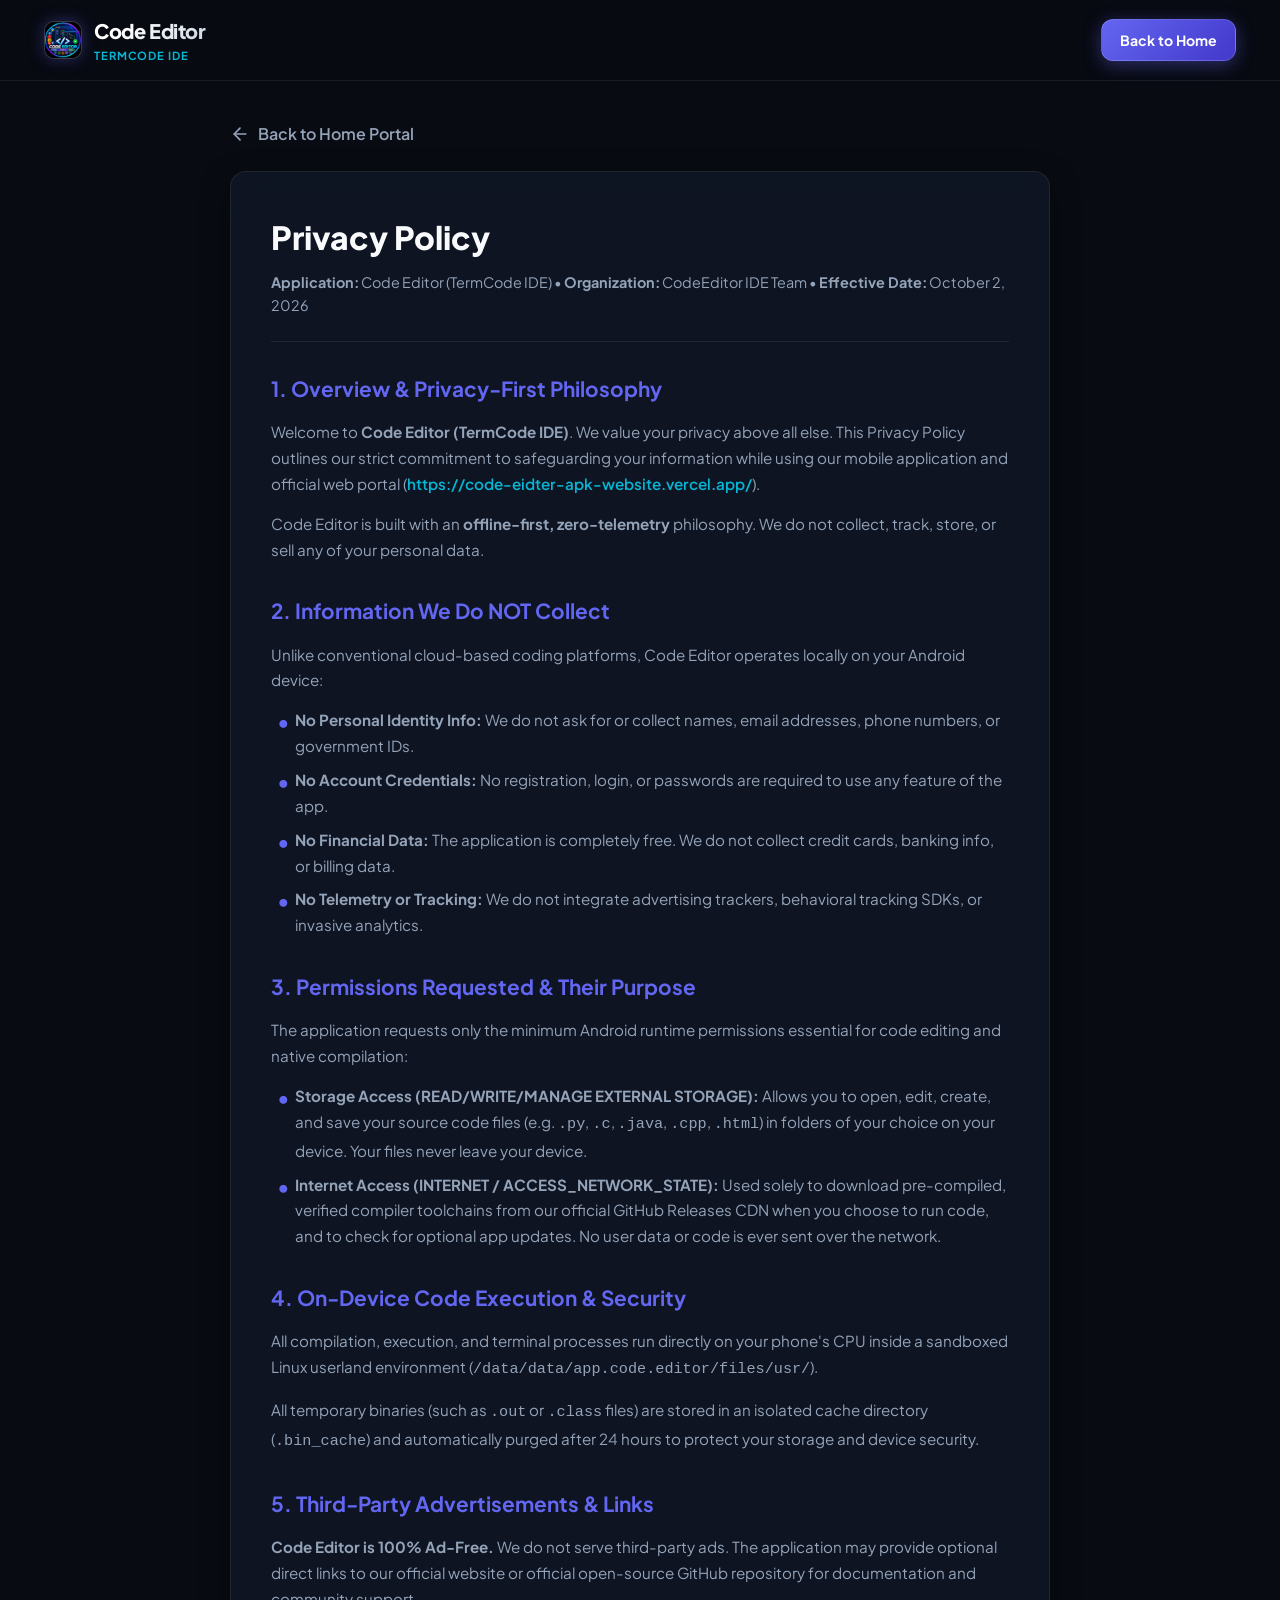
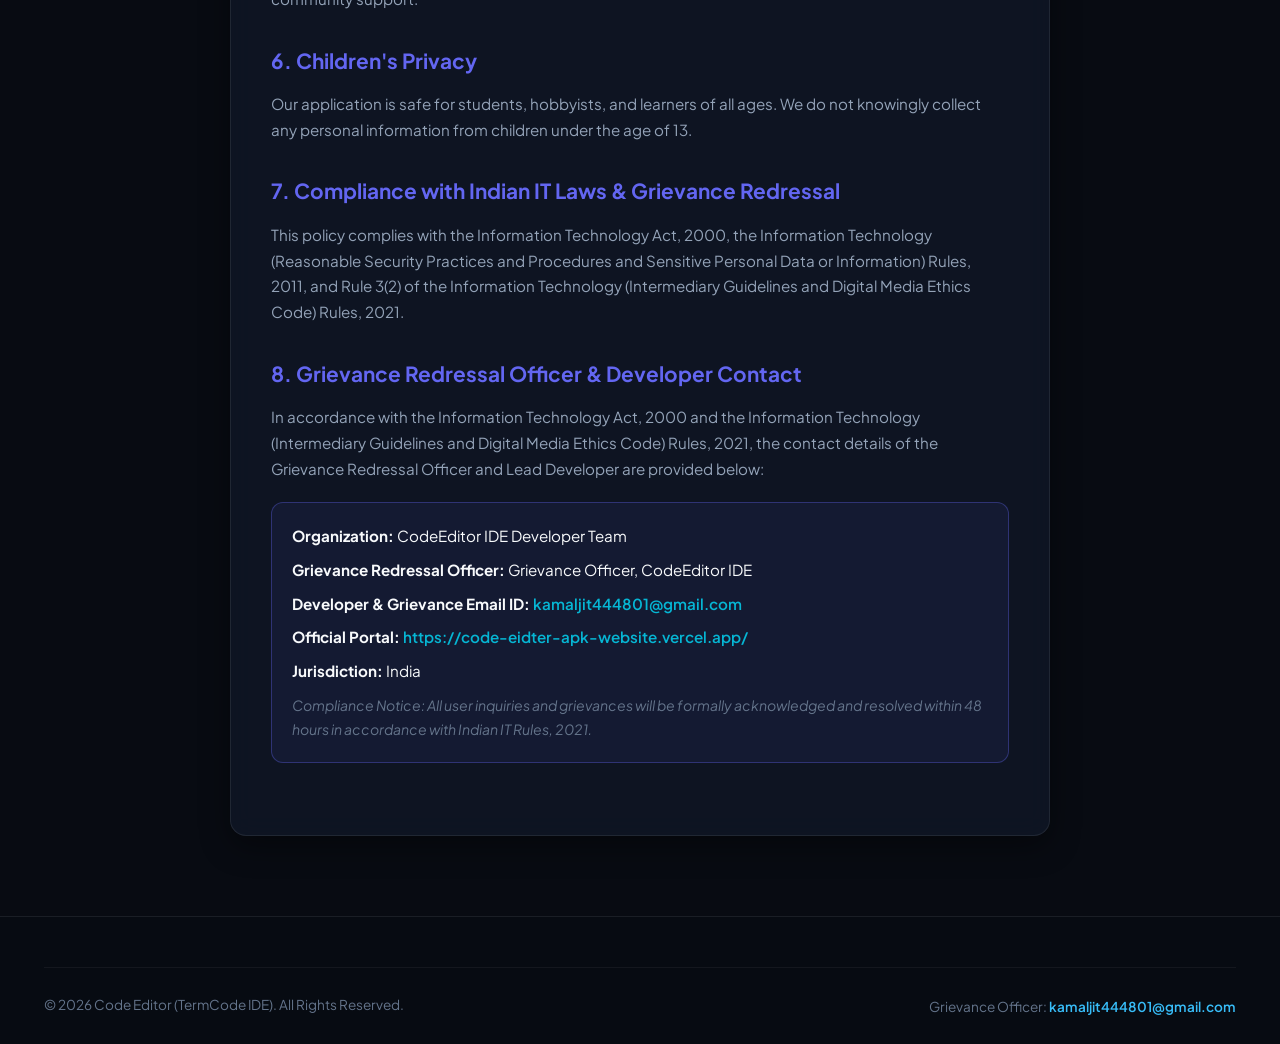
==== privacy.html @ 45830052 "fix(compliance): add Grievance Officer and developer email to privacy policy per Indian IT Rules 202" ====
<!DOCTYPE html>
<html lang="en">
<head>
  <meta charset="UTF-8" />
  <meta name="viewport" content="width=device-width, initial-scale=1.0" />
  <title>Privacy Policy - Code Editor (TermCode IDE)</title>
  <meta name="description" content="Privacy Policy for Code Editor (TermCode IDE) Android application. Learn how we protect your privacy." />
  <link rel="icon" type="image/png" href="assets/images/logo.png" />
  <link rel="preconnect" href="https://fonts.googleapis.com" />
  <link rel="preconnect" href="https://fonts.gstatic.com" crossorigin />
  <link href="https://fonts.googleapis.com/css2?family=JetBrains+Mono:wght@400;600;700&family=Plus+Jakarta+Sans:wght@400;500;600;700;800&display=swap" rel="stylesheet" />
  <link rel="stylesheet" href="css/style.css" />
  <style>
    .policy-container {
      max-width: 860px;
      margin: 40px auto 80px;
      padding: 0 20px;
    }
    .policy-card {
      background: var(--bg-card);
      border: 1px solid var(--border-color);
      border-radius: 16px;
      padding: 40px;
      backdrop-filter: blur(12px);
      box-shadow: 0 10px 30px rgba(0, 0, 0, 0.4);
    }
    .policy-header {
      border-bottom: 1px solid var(--border-color);
      padding-bottom: 24px;
      margin-bottom: 30px;
    }
    .policy-title {
      font-size: 2rem;
      font-weight: 800;
      color: var(--text-main);
      margin-bottom: 8px;
    }
    .policy-meta {
      font-size: 0.9rem;
      color: var(--text-muted);
    }
    .policy-section {
      margin-bottom: 32px;
    }
    .policy-section h2 {
      font-size: 1.3rem;
      font-weight: 700;
      color: var(--primary);
      margin-bottom: 14px;
      display: flex;
      align-items: center;
      gap: 10px;
    }
    .policy-section p {
      color: var(--text-muted);
      line-height: 1.7;
      margin-bottom: 14px;
      font-size: 0.95rem;
    }
    .policy-section ul {
      list-style-type: none;
      padding-left: 0;
      margin-bottom: 14px;
    }
    .policy-section ul li {
      position: relative;
      padding-left: 24px;
      color: var(--text-muted);
      line-height: 1.7;
      margin-bottom: 8px;
      font-size: 0.95rem;
    }
    .policy-section ul li::before {
      content: "•";
      color: var(--primary);
      font-weight: bold;
      font-size: 1.2rem;
      position: absolute;
      left: 6px;
      top: -2px;
    }
    .contact-box {
      background: rgba(99, 102, 241, 0.08);
      border: 1px solid var(--border-glow);
      border-radius: 12px;
      padding: 20px;
      margin-top: 20px;
    }
    .contact-box p {
      margin: 0;
      color: var(--text-main);
    }
    .contact-link {
      color: var(--secondary);
      text-decoration: none;
      font-weight: 600;
    }
    .contact-link:hover {
      text-decoration: underline;
    }
    .back-btn {
      display: inline-flex;
      align-items: center;
      gap: 8px;
      color: var(--text-muted);
      text-decoration: none;
      font-weight: 600;
      margin-bottom: 24px;
      transition: color 0.2s;
    }
    .back-btn:hover {
      color: var(--text-main);
    }
  </style>
</head>
<body>
  <!-- Header -->
  <header class="header">
    <div class="container">
      <div class="nav-inner">
        <a href="index.html" class="brand">
          <img src="assets/images/logo.png" alt="Code Editor Logo" class="brand-logo-img" onerror="this.src='assets/images/logo-banner.jpg'" />
          <div class="brand-text">
            <span class="brand-title">Code Editor</span>
            <span class="brand-tag">TermCode IDE</span>
          </div>
        </a>

        <div class="nav-actions">
          <a href="index.html" class="btn-nav-primary">Back to Home</a>
        </div>
      </div>
    </div>
  </header>

  <div class="policy-container">
    <a href="index.html" class="back-btn">
      <svg width="20" height="20" viewBox="0 0 24 24" fill="none" stroke="currentColor" stroke-width="2" stroke-linecap="round" stroke-linejoin="round"><line x1="19" y1="12" x2="5" y2="12"></line><polyline points="12 19 5 12 12 5"></polyline></svg>
      Back to Home Portal
    </a>

    <div class="policy-card">
      <div class="policy-header">
        <h1 class="policy-title">Privacy Policy</h1>
        <div class="policy-meta">
          <strong>Application:</strong> Code Editor (TermCode IDE) &bull; 
          <strong>Organization:</strong> CodeEditor IDE Team &bull; 
          <strong>Effective Date:</strong> October 2, 2026
        </div>
      </div>

      <div class="policy-section">
        <h2>1. Overview &amp; Privacy-First Philosophy</h2>
        <p>
          Welcome to <strong>Code Editor (TermCode IDE)</strong>. We value your privacy above all else. This Privacy Policy outlines our strict commitment to safeguarding your information while using our mobile application and official web portal (<a href="https://code-eidter-apk-website.vercel.app/" class="contact-link">https://code-eidter-apk-website.vercel.app/</a>).
        </p>
        <p>
          Code Editor is built with an <strong>offline-first, zero-telemetry</strong> philosophy. We do not collect, track, store, or sell any of your personal data.
        </p>
      </div>

      <div class="policy-section">
        <h2>2. Information We Do NOT Collect</h2>
        <p>
          Unlike conventional cloud-based coding platforms, Code Editor operates locally on your Android device:
        </p>
        <ul>
          <li><strong>No Personal Identity Info:</strong> We do not ask for or collect names, email addresses, phone numbers, or government IDs.</li>
          <li><strong>No Account Credentials:</strong> No registration, login, or passwords are required to use any feature of the app.</li>
          <li><strong>No Financial Data:</strong> The application is completely free. We do not collect credit cards, banking info, or billing data.</li>
          <li><strong>No Telemetry or Tracking:</strong> We do not integrate advertising trackers, behavioral tracking SDKs, or invasive analytics.</li>
        </ul>
      </div>

      <div class="policy-section">
        <h2>3. Permissions Requested &amp; Their Purpose</h2>
        <p>
          The application requests only the minimum Android runtime permissions essential for code editing and native compilation:
        </p>
        <ul>
          <li>
            <strong>Storage Access (READ/WRITE/MANAGE EXTERNAL STORAGE):</strong> 
            Allows you to open, edit, create, and save your source code files (e.g. <code>.py</code>, <code>.c</code>, <code>.java</code>, <code>.cpp</code>, <code>.html</code>) in folders of your choice on your device. Your files never leave your device.
          </li>
          <li>
            <strong>Internet Access (INTERNET / ACCESS_NETWORK_STATE):</strong> 
            Used solely to download pre-compiled, verified compiler toolchains from our official GitHub Releases CDN when you choose to run code, and to check for optional app updates. No user data or code is ever sent over the network.
          </li>
        </ul>
      </div>

      <div class="policy-section">
        <h2>4. On-Device Code Execution &amp; Security</h2>
        <p>
          All compilation, execution, and terminal processes run directly on your phone's CPU inside a sandboxed Linux userland environment (<code>/data/data/app.code.editor/files/usr/</code>).
        </p>
        <p>
          All temporary binaries (such as <code>.out</code> or <code>.class</code> files) are stored in an isolated cache directory (<code>.bin_cache</code>) and automatically purged after 24 hours to protect your storage and device security.
        </p>
      </div>

      <div class="policy-section">
        <h2>5. Third-Party Advertisements &amp; Links</h2>
        <p>
          <strong>Code Editor is 100% Ad-Free.</strong> We do not serve third-party ads. The application may provide optional direct links to our official website or official open-source GitHub repository for documentation and community support.
        </p>
      </div>

      <div class="policy-section">
        <h2>6. Children's Privacy</h2>
        <p>
          Our application is safe for students, hobbyists, and learners of all ages. We do not knowingly collect any personal information from children under the age of 13.
        </p>
      </div>

      <div class="policy-section">
        <h2>7. Compliance with Indian IT Laws &amp; Grievance Redressal</h2>
        <p>
          This policy complies with the Information Technology Act, 2000, the Information Technology (Reasonable Security Practices and Procedures and Sensitive Personal Data or Information) Rules, 2011, and Rule 3(2) of the Information Technology (Intermediary Guidelines and Digital Media Ethics Code) Rules, 2021.
        </p>
      </div>

      <div class="policy-section">
        <h2>8. Grievance Redressal Officer &amp; Developer Contact</h2>
        <p>
          In accordance with the Information Technology Act, 2000 and the Information Technology (Intermediary Guidelines and Digital Media Ethics Code) Rules, 2021, the contact details of the Grievance Redressal Officer and Lead Developer are provided below:
        </p>
        <div class="contact-box">
          <p style="margin-bottom: 8px;"><strong>Organization:</strong> CodeEditor IDE Developer Team</p>
          <p style="margin-bottom: 8px;"><strong>Grievance Redressal Officer:</strong> Grievance Officer, CodeEditor IDE</p>
          <p style="margin-bottom: 8px;"><strong>Developer &amp; Grievance Email ID:</strong> <a href="mailto:kamaljit444801@gmail.com" class="contact-link">kamaljit444801@gmail.com</a></p>
          <p style="margin-bottom: 8px;"><strong>Official Portal:</strong> <a href="https://code-eidter-apk-website.vercel.app/" class="contact-link">https://code-eidter-apk-website.vercel.app/</a></p>
          <p style="margin-bottom: 8px;"><strong>Jurisdiction:</strong> India</p>
          <p style="font-size: 0.88rem; color: var(--text-dim); margin-top: 10px;"><em>Compliance Notice: All user inquiries and grievances will be formally acknowledged and resolved within 48 hours in accordance with Indian IT Rules, 2021.</em></p>
        </div>
      </div>
    </div>
  </div>

  <!-- Footer -->
  <footer class="footer">
    <div class="container">
      <div class="footer-bottom">
        <div>&copy; 2026 Code Editor (TermCode IDE). All Rights Reserved.</div>
        <div style="font-size: 0.85rem; color: var(--text-dim); margin-top: 4px;">Grievance Officer: <a href="mailto:kamaljit444801@gmail.com" class="footer-support-link">kamaljit444801@gmail.com</a></div>
      </div>
    </div>
  </footer>
</body>
</html>
---- css/style.css ----
:root {
  --bg-dark: #080b12;
  --bg-card: rgba(16, 24, 40, 0.75);
  --bg-card-hover: rgba(26, 38, 64, 0.85);
  --border-color: rgba(255, 255, 255, 0.08);
  --border-glow: rgba(99, 102, 241, 0.35);
  --primary: #6366f1;
  --primary-hover: #4f46e5;
  --primary-glow: rgba(99, 102, 241, 0.4);
  --secondary: #06b6d4;
  --accent-green: #10b981;
  --accent-orange: #f59e0b;
  --accent-red: #ff0055;
  --text-main: #f8fafc;
  --text-muted: #94a3b8;
  --text-dim: #64748b;
  --font-sans: 'Plus Jakarta Sans', -apple-system, BlinkMacSystemFont, 'Segoe UI', Roboto, sans-serif;
  --font-mono: 'JetBrains Mono', monospace;
}

* {
  box-sizing: border-box;
  margin: 0;
  padding: 0;
}

html {
  scroll-behavior: smooth;
}

body {
  background-color: var(--bg-dark);
  color: var(--text-main);
  font-family: var(--font-sans);
  line-height: 1.6;
  overflow-x: hidden;
  min-height: 100vh;
  position: relative;
}

/* Ambient Background Glow */
.ambient-bg {
  position: fixed;
  top: 0;
  left: 0;
  width: 100vw;
  height: 100vh;
  pointer-events: none;
  z-index: 0;
  overflow: hidden;
}

.orb {
  position: absolute;
  border-radius: 50%;
  filter: blur(140px);
  opacity: 0.22;
  animation: floatOrb 22s infinite ease-in-out alternate;
}

.orb-1 {
  width: 650px;
  height: 650px;
  background: #4f46e5;
  top: -150px;
  left: -150px;
}

.orb-2 {
  width: 550px;
  height: 550px;
  background: #06b6d4;
  top: 45%;
  right: -100px;
  animation-delay: -6s;
}

.orb-3 {
  width: 600px;
  height: 600px;
  background: #8b5cf6;
  bottom: -150px;
  left: 25%;
  animation-delay: -12s;
}

@keyframes floatOrb {
  0% { transform: translate(0, 0) scale(1); }
  100% { transform: translate(70px, 50px) scale(1.1); }
}

.container {
  max-width: 1240px;
  margin: 0 auto;
  padding: 0 24px;
  position: relative;
  z-index: 1;
}

/* Navbar */
header {
  position: sticky;
  top: 0;
  z-index: 100;
  backdrop-filter: blur(20px);
  -webkit-backdrop-filter: blur(20px);
  background: rgba(8, 11, 18, 0.8);
  border-bottom: 1px solid var(--border-color);
  transition: all 0.3s ease;
}

.nav-inner {
  display: flex;
  align-items: center;
  justify-content: space-between;
  gap: 16px;
  height: 80px;
}

.brand {
  display: flex;
  align-items: center;
  gap: 12px;
  text-decoration: none;
  color: inherit;
  flex-shrink: 0;
}

.brand-logo-img {
  width: 38px;
  height: 38px;
  border-radius: 10px;
  box-shadow: 0 0 16px rgba(99, 102, 241, 0.35);
  border: 1px solid rgba(255, 255, 255, 0.15);
  background: #111827;
  object-fit: contain;
}

.brand-text {
  display: flex;
  flex-direction: column;
}

.brand-title {
  font-size: 1.25rem;
  font-weight: 800;
  letter-spacing: -0.02em;
  background: linear-gradient(135deg, #ffffff 30%, #cbd5e1 100%);
  -webkit-background-clip: text;
  -webkit-text-fill-color: transparent;
}

.brand-tag {
  font-size: 0.70rem;
  font-weight: 700;
  color: var(--secondary);
  letter-spacing: 0.08em;
  text-transform: uppercase;
}

.nav-links {
  display: flex;
  align-items: center;
  gap: clamp(12px, 1.8vw, 24px);
  list-style: none;
  margin: 0;
  padding: 0;
  flex-shrink: 1;
}

.nav-links li {
  flex-shrink: 0;
}

.nav-links a {
  color: var(--text-muted);
  text-decoration: none;
  font-size: 0.92rem;
  font-weight: 500;
  white-space: nowrap;
  transition: color 0.2s ease;
}

.nav-links a:hover {
  color: #ffffff;
}

.nav-actions {
  display: flex;
  align-items: center;
  flex-shrink: 0;
}

.btn-nav-primary {
  display: inline-flex;
  align-items: center;
  gap: 8px;
  padding: 9px 18px;
  border-radius: 12px;
  font-size: 0.88rem;
  font-weight: 700;
  text-decoration: none;
  white-space: nowrap;
  background: linear-gradient(135deg, var(--primary) 0%, #4338ca 100%);
  color: #ffffff;
  box-shadow: 0 4px 18px var(--primary-glow);
  border: 1px solid rgba(255, 255, 255, 0.15);
  transition: all 0.25s ease;
}

.btn-nav-primary:hover {
  transform: translateY(-2px);
  box-shadow: 0 6px 24px var(--primary-glow);
}

/* Hero Section */
.hero {
  padding: 70px 0 50px;
  text-align: center;
  position: relative;
}

.hero-icon-wrapper {
  display: flex;
  justify-content: center;
  margin-bottom: 20px;
}

.hero-app-icon {
  width: 96px;
  height: 96px;
  border-radius: 22px;
  border: 1px solid rgba(255, 255, 255, 0.2);
  box-shadow: 0 10px 25px rgba(99, 102, 241, 0.4), 0 0 20px rgba(6, 182, 212, 0.25);
  object-fit: cover;
  background: #0f172a;
  transition: transform 0.3s ease;
}

.hero-app-icon:hover {
  transform: translateY(-3px) scale(1.04);
  box-shadow: 0 14px 35px rgba(99, 102, 241, 0.55);
}

.badge-pill {
  display: inline-flex;
  align-items: center;
  gap: 8px;
  padding: 6px 18px;
  background: rgba(99, 102, 241, 0.12);
  border: 1px solid rgba(99, 102, 241, 0.35);
  border-radius: 100px;
  font-size: 0.84rem;
  font-weight: 600;
  color: #a5b4fc;
  margin-bottom: 24px;
  backdrop-filter: blur(8px);
}

.badge-dot {
  width: 8px;
  height: 8px;
  border-radius: 50%;
  background: var(--accent-green);
  box-shadow: 0 0 12px var(--accent-green);
  animation: pulse 2s infinite;
}

@keyframes pulse {
  0%, 100% { opacity: 1; }
  50% { opacity: 0.4; }
}

.hero-title {
  font-size: clamp(2.4rem, 5.2vw, 4.4rem);
  font-weight: 800;
  line-height: 1.15;
  letter-spacing: -0.035em;
  margin-bottom: 22px;
  max-width: 980px;
  margin-left: auto;
  margin-right: auto;
}

.hero-title .gradient-text {
  background: linear-gradient(135deg, #38bdf8 0%, #818cf8 50%, #c084fc 100%);
  -webkit-background-clip: text;
  -webkit-text-fill-color: transparent;
}

.hero-desc {
  font-size: clamp(1.05rem, 2vw, 1.25rem);
  color: var(--text-muted);
  max-width: 820px;
  margin: 0 auto 38px;
  font-weight: 400;
  line-height: 1.65;
}

.hero-cta {
  display: flex;
  flex-wrap: wrap;
  justify-content: center;
  gap: 16px;
  margin-bottom: 40px;
}

.btn-main {
  display: inline-flex;
  align-items: center;
  justify-content: center;
  gap: 10px;
  padding: 16px 34px;
  border-radius: 14px;
  font-size: 1.05rem;
  font-weight: 700;
  text-decoration: none;
  cursor: pointer;
  transition: all 0.25s cubic-bezier(0.4, 0, 0.2, 1);
}

.btn-download-hero {
  background: linear-gradient(135deg, #4f46e5 0%, #7c3aed 100%);
  color: #ffffff;
  box-shadow: 0 10px 30px rgba(99, 102, 241, 0.5), inset 0 1px 1px rgba(255, 255, 255, 0.3);
  border: 1px solid rgba(255, 255, 255, 0.2);
}

.btn-download-hero:hover {
  transform: translateY(-2px);
  box-shadow: 0 14px 40px rgba(99, 102, 241, 0.65);
}

.btn-secondary-hero {
  background: rgba(255, 255, 255, 0.05);
  color: var(--text-main);
  border: 1px solid var(--border-color);
  backdrop-filter: blur(10px);
}

.btn-secondary-hero:hover {
  background: rgba(255, 255, 255, 0.1);
  border-color: rgba(255, 255, 255, 0.2);
  transform: translateY(-2px);
}

/* Key Specs Highlights Row */
.specs-row {
  display: grid;
  grid-template-columns: repeat(auto-fit, minmax(210px, 1fr));
  gap: 16px;
  max-width: 960px;
  margin: 0 auto 30px;
}

.spec-item {
  background: var(--bg-card);
  border: 1px solid var(--border-color);
  border-radius: 16px;
  padding: 16px 20px;
  backdrop-filter: blur(12px);
  text-align: left;
  display: flex;
  align-items: center;
  gap: 14px;
  transition: border-color 0.2s, transform 0.2s;
}

.spec-item:hover {
  border-color: var(--border-glow);
  transform: translateY(-2px);
}

.spec-icon {
  width: 40px;
  height: 40px;
  border-radius: 10px;
  display: flex;
  align-items: center;
  justify-content: center;
  font-size: 1.25rem;
  background: rgba(99, 102, 241, 0.12);
  color: var(--primary);
  flex-shrink: 0;
}

.spec-title {
  font-size: 0.92rem;
  font-weight: 700;
  color: #ffffff;
  line-height: 1.2;
}

.spec-sub {
  font-size: 0.76rem;
  color: var(--text-muted);
}

/* Download Portal Card */
.download-portal {
  margin: 60px 0;
  background: linear-gradient(145deg, rgba(20, 27, 43, 0.85) 0%, rgba(12, 17, 28, 0.95) 100%);
  border: 1px solid rgba(99, 102, 241, 0.3);
  border-radius: 28px;
  padding: 44px;
  position: relative;
  overflow: hidden;
  box-shadow: 0 24px 60px rgba(0, 0, 0, 0.5);
}

.portal-grid {
  display: grid;
  grid-template-columns: 1fr 340px;
  gap: 36px;
  align-items: center;
  position: relative;
  z-index: 1;
}

.portal-tag {
  display: inline-block;
  font-size: 0.82rem;
  font-weight: 700;
  text-transform: uppercase;
  letter-spacing: 0.08em;
  color: var(--secondary);
  margin-bottom: 12px;
}

.portal-title {
  font-size: 2.2rem;
  font-weight: 800;
  letter-spacing: -0.02em;
  margin-bottom: 14px;
}

.portal-desc {
  color: var(--text-muted);
  font-size: 1.02rem;
  margin-bottom: 24px;
  max-width: 620px;
}

.meta-pills {
  display: flex;
  flex-wrap: wrap;
  gap: 12px;
  margin-bottom: 28px;
}

.meta-pill {
  background: rgba(255, 255, 255, 0.05);
  border: 1px solid rgba(255, 255, 255, 0.1);
  padding: 6px 14px;
  border-radius: 8px;
  font-size: 0.84rem;
  font-family: var(--font-mono);
  color: #cbd5e1;
  display: flex;
  align-items: center;
  gap: 6px;
}

.meta-pill strong {
  color: #ffffff;
}

.btn-big-download {
  background: linear-gradient(135deg, #10b981 0%, #059669 100%);
  color: #ffffff;
  padding: 16px 36px;
  border-radius: 14px;
  font-size: 1.12rem;
  font-weight: 800;
  display: inline-flex;
  align-items: center;
  gap: 12px;
  text-decoration: none;
  box-shadow: 0 10px 25px rgba(16, 185, 129, 0.4);
  transition: all 0.25s ease;
}

.btn-big-download:hover {
  transform: translateY(-2px);
  box-shadow: 0 14px 35px rgba(16, 185, 129, 0.55);
}

.qr-card {
  background: rgba(13, 18, 29, 0.9);
  border: 1px solid rgba(255, 255, 255, 0.1);
  border-radius: 20px;
  padding: 24px;
  text-align: center;
  box-shadow: 0 10px 30px rgba(0,0,0,0.4);
}

.qr-box {
  width: 190px;
  height: 190px;
  background: #ffffff;
  border-radius: 14px;
  margin: 0 auto 16px;
  padding: 10px;
  display: flex;
  align-items: center;
  justify-content: center;
}

.qr-box svg {
  width: 100%;
  height: 100%;
}

.qr-label {
  font-size: 0.9rem;
  font-weight: 700;
  color: #ffffff;
  margin-bottom: 4px;
}

.qr-hint {
  font-size: 0.78rem;
  color: var(--text-dim);
}

/* Section Headings */
.section-head {
  text-align: center;
  margin: 80px 0 50px;
}

.section-eyebrow {
  font-size: 0.84rem;
  font-weight: 700;
  text-transform: uppercase;
  letter-spacing: 0.08em;
  color: var(--primary);
  margin-bottom: 10px;
}

.section-title {
  font-size: clamp(2.1rem, 3.8vw, 2.9rem);
  font-weight: 800;
  letter-spacing: -0.025em;
  margin-bottom: 14px;
}

.section-desc {
  color: var(--text-muted);
  font-size: 1.08rem;
  max-width: 700px;
  margin: 0 auto;
}

/* STEP-BY-STEP VISUAL SETUP GUIDELINES */
.visual-guide-container {
  display: flex;
  flex-direction: column;
  gap: 48px;
  max-width: 1100px;
  margin: 0 auto 80px;
}

.visual-step-card {
  background: var(--bg-card);
  border: 1px solid var(--border-color);
  border-radius: 28px;
  padding: 38px;
  backdrop-filter: blur(14px);
  display: grid;
  grid-template-columns: 1fr 340px;
  gap: 36px;
  align-items: center;
  transition: all 0.3s ease;
  position: relative;
}

.visual-step-card:hover {
  border-color: var(--border-glow);
  box-shadow: 0 16px 40px rgba(0, 0, 0, 0.4);
}

.visual-step-card.reverse {
  grid-template-columns: 340px 1fr;
}

.visual-step-card.reverse .step-img-col {
  order: 1;
}

.visual-step-card.reverse .step-info-col {
  order: 2;
}

.step-badge {
  display: inline-flex;
  align-items: center;
  gap: 8px;
  font-size: 0.84rem;
  font-weight: 700;
  color: #ff4d88;
  background: rgba(255, 0, 85, 0.12);
  border: 1px solid rgba(255, 0, 85, 0.3);
  padding: 6px 14px;
  border-radius: 8px;
  margin-bottom: 16px;
}

.step-title {
  font-size: 1.65rem;
  font-weight: 800;
  color: #ffffff;
  margin-bottom: 14px;
  line-height: 1.25;
}

.step-desc {
  color: var(--text-muted);
  font-size: 1rem;
  line-height: 1.65;
  margin-bottom: 20px;
}

.action-checklist {
  list-style: none;
  display: flex;
  flex-direction: column;
  gap: 12px;
  margin-bottom: 24px;
}

.action-checklist li {
  display: flex;
  align-items: flex-start;
  gap: 12px;
  font-size: 0.94rem;
  color: #e2e8f0;
  line-height: 1.5;
}

.check-icon {
  width: 22px;
  height: 22px;
  border-radius: 6px;
  background: rgba(16, 185, 129, 0.2);
  color: #34d399;
  display: flex;
  align-items: center;
  justify-content: center;
  flex-shrink: 0;
  font-size: 0.85rem;
  font-weight: 700;
  margin-top: 2px;
}

.code-cmd-box {
  background: rgba(0, 0, 0, 0.55);
  border: 1px solid rgba(255, 255, 255, 0.08);
  border-radius: 12px;
  padding: 12px 18px;
  font-family: var(--font-mono);
  font-size: 0.85rem;
  color: #38bdf8;
  overflow-x: auto;
}

.code-cmd-box .prompt {
  color: var(--text-dim);
  margin-right: 8px;
}

/* Mobile Screenshot Frame */
.mobile-frame {
  background: #080c14;
  border: 2px solid rgba(255, 255, 255, 0.12);
  border-radius: 28px;
  overflow: hidden;
  box-shadow: 0 16px 40px rgba(0, 0, 0, 0.55);
  position: relative;
  cursor: pointer;
  transition: transform 0.3s ease, border-color 0.3s ease, box-shadow 0.3s ease;
  max-height: 520px;
  display: flex;
  align-items: center;
  justify-content: center;
  padding: 4px;
}

.mobile-frame:hover {
  transform: scale(1.02);
  border-color: rgba(255, 0, 85, 0.6);
  box-shadow: 0 20px 50px rgba(255, 0, 85, 0.3);
}

.mobile-frame img {
  width: 100%;
  height: auto;
  max-height: 512px;
  object-fit: contain;
  display: block;
  border-radius: 24px;
}

.zoom-hint {
  position: absolute;
  bottom: 12px;
  right: 12px;
  background: rgba(0, 0, 0, 0.75);
  color: #ffffff;
  padding: 4px 10px;
  border-radius: 8px;
  font-size: 0.75rem;
  font-weight: 600;
  backdrop-filter: blur(6px);
  pointer-events: none;
}

/* 15 Languages Grid */
.lang-grid {
  display: grid;
  grid-template-columns: repeat(auto-fill, minmax(280px, 1fr));
  gap: 20px;
  margin-bottom: 80px;
}

.lang-card {
  background: var(--bg-card);
  border: 1px solid var(--border-color);
  border-radius: 20px;
  padding: 24px;
  backdrop-filter: blur(14px);
  transition: all 0.3s ease;
  display: flex;
  flex-direction: column;
  justify-content: space-between;
}

.lang-card:hover {
  transform: translateY(-4px);
  border-color: var(--border-glow);
  background: var(--bg-card-hover);
}

.lang-card-header {
  display: flex;
  align-items: center;
  justify-content: space-between;
  margin-bottom: 14px;
}

.lang-icon-wrap {
  width: 46px;
  height: 46px;
  border-radius: 12px;
  display: flex;
  align-items: center;
  justify-content: center;
  font-size: 1.4rem;
  font-weight: 700;
  background: rgba(255, 255, 255, 0.05);
  border: 1px solid rgba(255, 255, 255, 0.08);
}

.lang-badge {
  font-size: 0.74rem;
  font-weight: 700;
  padding: 4px 10px;
  border-radius: 6px;
  font-family: var(--font-mono);
  background: rgba(255, 255, 255, 0.06);
  color: var(--text-muted);
}

.lang-name {
  font-size: 1.2rem;
  font-weight: 700;
  margin-bottom: 6px;
  color: #ffffff;
}

.lang-desc {
  font-size: 0.88rem;
  color: var(--text-muted);
  margin-bottom: 16px;
  line-height: 1.5;
}

.lang-cmd-box {
  background: rgba(0, 0, 0, 0.4);
  border: 1px solid rgba(255, 255, 255, 0.06);
  border-radius: 10px;
  padding: 10px 14px;
  font-family: var(--font-mono);
  font-size: 0.78rem;
  color: #a5b4fc;
}

/* Lightbox Modal */
.lightbox-modal {
  display: none;
  position: fixed;
  top: 0;
  left: 0;
  width: 100vw;
  height: 100vh;
  background: rgba(0, 0, 0, 0.92);
  z-index: 1000;
  align-items: center;
  justify-content: center;
  backdrop-filter: blur(10px);
  padding: 24px;
}

.lightbox-modal.active {
  display: flex;
}

.lightbox-img {
  max-width: 90vw;
  max-height: 90vh;
  border-radius: 16px;
  box-shadow: 0 0 50px rgba(0,0,0,0.8);
  border: 1px solid rgba(255, 255, 255, 0.2);
}

.lightbox-close {
  position: absolute;
  top: 24px;
  right: 32px;
  font-size: 2.2rem;
  color: #ffffff;
  cursor: pointer;
  font-weight: 300;
}

/* Footer */
footer {
  border-top: 1px solid var(--border-color);
  padding: 50px 0 30px;
  background: rgba(8, 11, 18, 0.95);
  position: relative;
  z-index: 1;
}

/* Official Help & Support Box */
.footer-support-box {
  background: linear-gradient(135deg, rgba(30, 41, 59, 0.75) 0%, rgba(15, 23, 42, 0.92) 100%);
  border: 1px solid rgba(99, 102, 241, 0.35);
  border-radius: 24px;
  padding: 36px 40px;
  margin-bottom: 45px;
  display: grid;
  grid-template-columns: 1.35fr 1fr;
  gap: 36px;
  align-items: center;
  position: relative;
  overflow: hidden;
  box-shadow: 0 16px 40px rgba(0, 0, 0, 0.45), 0 0 30px rgba(99, 102, 241, 0.12);
  backdrop-filter: blur(14px);
}

.footer-support-box::before {
  content: "";
  position: absolute;
  top: -60px;
  right: -60px;
  width: 220px;
  height: 220px;
  background: radial-gradient(circle, rgba(99, 102, 241, 0.25) 0%, transparent 70%);
  pointer-events: none;
}

.support-badge {
  display: inline-flex;
  align-items: center;
  gap: 8px;
  background: rgba(16, 185, 129, 0.15);
  border: 1px solid rgba(16, 185, 129, 0.4);
  color: #34d399;
  font-size: 0.82rem;
  font-weight: 700;
  padding: 5px 14px;
  border-radius: 20px;
  margin-bottom: 14px;
}

.badge-dot {
  width: 8px;
  height: 8px;
  border-radius: 50%;
  background: #34d399;
  box-shadow: 0 0 8px #34d399;
  display: inline-block;
  animation: pulseDotAnim 2s infinite ease-in-out;
}

@keyframes pulseDotAnim {
  0%, 100% { transform: scale(1); opacity: 0.9; }
  50% { transform: scale(1.3); opacity: 1; }
}

.support-title {
  font-size: 1.55rem;
  font-weight: 800;
  color: #ffffff;
  margin-bottom: 12px;
  line-height: 1.25;
}

.support-desc {
  color: #cbd5e1;
  font-size: 0.95rem;
  line-height: 1.65;
  margin-bottom: 18px;
}

.support-features {
  display: flex;
  flex-wrap: wrap;
  gap: 12px;
}

.support-feature-item {
  display: inline-flex;
  align-items: center;
  gap: 6px;
  font-size: 0.84rem;
  font-weight: 600;
  color: #94a3b8;
  background: rgba(255, 255, 255, 0.04);
  border: 1px solid rgba(255, 255, 255, 0.08);
  padding: 5px 12px;
  border-radius: 8px;
}

.support-action-card {
  background: rgba(15, 23, 42, 0.88);
  border: 1px solid rgba(255, 255, 255, 0.12);
  border-radius: 18px;
  padding: 24px;
  display: flex;
  flex-direction: column;
  gap: 16px;
  box-shadow: 0 10px 28px rgba(0, 0, 0, 0.35);
}

.support-card-header {
  display: flex;
  align-items: center;
  gap: 14px;
}

.support-avatar {
  width: 46px;
  height: 46px;
  border-radius: 12px;
  background: linear-gradient(135deg, rgba(99, 102, 241, 0.25) 0%, rgba(56, 189, 248, 0.25) 100%);
  border: 1px solid rgba(99, 102, 241, 0.45);
  color: #38bdf8;
  display: flex;
  align-items: center;
  justify-content: center;
  flex-shrink: 0;
}

.support-card-title {
  font-weight: 800;
  font-size: 0.98rem;
  color: #ffffff;
}

.support-card-subtitle {
  font-size: 0.8rem;
  color: #94a3b8;
}

.support-email-pill {
  display: flex;
  align-items: center;
  gap: 10px;
  background: rgba(0, 0, 0, 0.45);
  border: 1px dashed rgba(56, 189, 248, 0.45);
  padding: 10px 14px;
  border-radius: 10px;
  overflow: hidden;
}

.support-email-pill .email-icon {
  font-size: 1.1rem;
}

.support-email-pill .email-link {
  font-family: var(--font-mono);
  font-size: 0.92rem;
  font-weight: 700;
  color: #38bdf8;
  text-decoration: none;
  word-break: break-all;
  transition: color 0.2s ease;
}

.support-email-pill .email-link:hover {
  color: #7dd3fc;
  text-decoration: underline;
}

.btn-email-contact {
  display: inline-flex;
  align-items: center;
  justify-content: center;
  gap: 10px;
  background: linear-gradient(135deg, #6366f1 0%, #4f46e5 100%);
  color: #ffffff;
  padding: 13px 20px;
  border-radius: 12px;
  font-size: 0.94rem;
  font-weight: 700;
  text-decoration: none;
  transition: all 0.25s ease;
  box-shadow: 0 4px 16px rgba(99, 102, 241, 0.35);
  border: 1px solid rgba(255, 255, 255, 0.15);
}

.btn-email-contact:hover {
  transform: translateY(-2px);
  box-shadow: 0 8px 24px rgba(99, 102, 241, 0.5);
  background: linear-gradient(135deg, #4f46e5 0%, #4338ca 100%);
}

.footer-inner {
  display: flex;
  flex-wrap: wrap;
  justify-content: space-between;
  align-items: center;
  gap: 24px;
  margin-bottom: 30px;
}

.footer-brand {
  display: flex;
  align-items: center;
  gap: 12px;
}

.footer-logo {
  width: 40px;
  height: 40px;
  border-radius: 10px;
}

.footer-links-wrap {
  display: flex;
  flex-wrap: wrap;
  gap: 20px;
}

.footer-links-wrap a {
  color: #94a3b8;
  text-decoration: none;
  font-size: 0.9rem;
  transition: color 0.2s ease;
}

.footer-links-wrap a:hover {
  color: #38bdf8;
}

.footer-bottom {
  border-top: 1px solid rgba(255, 255, 255, 0.05);
  padding-top: 24px;
  display: flex;
  justify-content: space-between;
  align-items: center;
  flex-wrap: wrap;
  gap: 16px;
  font-size: 0.85rem;
  color: var(--text-dim);
}

.footer-support-link {
  color: #38bdf8;
  text-decoration: none;
  font-weight: 600;
}

.footer-support-link:hover {
  text-decoration: underline;
}

/* Dual Screenshot Frames */
.dual-frames {
  display: grid;
  grid-template-columns: 1fr 1fr;
  gap: 12px;
  width: 100%;
}

.dual-frame-item {
  position: relative;
  display: flex;
  flex-direction: column;
}

.frame-label {
  position: absolute;
  top: 10px;
  left: 10px;
  z-index: 2;
  background: rgba(15, 23, 42, 0.88);
  border: 1px solid rgba(255, 255, 255, 0.15);
  color: #38bdf8;
  font-size: 0.72rem;
  font-weight: 700;
  padding: 3px 8px;
  border-radius: 6px;
  backdrop-filter: blur(6px);
  pointer-events: none;
}

.visual-step-card.wide-media {
  grid-template-columns: 1fr 480px;
}

.visual-step-card.wide-media.reverse {
  grid-template-columns: 480px 1fr;
}

/* Phase Header Divider */
.phase-divider {
  display: flex;
  align-items: center;
  gap: 16px;
  margin: 40px 0 16px;
}

.phase-pill {
  display: inline-flex;
  align-items: center;
  gap: 8px;
  padding: 8px 20px;
  background: linear-gradient(135deg, rgba(99, 102, 241, 0.22) 0%, rgba(6, 182, 212, 0.18) 100%);
  border: 1px solid rgba(99, 102, 241, 0.45);
  border-radius: 100px;
  font-size: 0.88rem;
  font-weight: 800;
  color: #c7d2fe;
  letter-spacing: 0.05em;
  text-transform: uppercase;
}

.phase-line {
  flex: 1;
  height: 1px;
  background: linear-gradient(90deg, rgba(99, 102, 241, 0.45) 0%, transparent 100%);
}

/* Pointer & Click Callout */
.pointer-pill {
  display: inline-flex;
  align-items: center;
  gap: 6px;
  background: rgba(239, 68, 68, 0.15);
  border: 1px solid rgba(239, 68, 68, 0.45);
  color: #f87171;
  font-size: 0.78rem;
  font-weight: 700;
  padding: 2px 8px;
  border-radius: 6px;
  vertical-align: middle;
  box-shadow: 0 0 10px rgba(239, 68, 68, 0.2);
}

.pointer-pill.green {
  background: rgba(16, 185, 129, 0.15);
  border-color: rgba(16, 185, 129, 0.45);
  color: #34d399;
  box-shadow: 0 0 10px rgba(16, 185, 129, 0.2);
}

.pointer-pill.blue {
  background: rgba(56, 189, 248, 0.15);
  border-color: rgba(56, 189, 248, 0.45);
  color: #38bdf8;
  box-shadow: 0 0 10px rgba(56, 189, 248, 0.2);
}

/* In-App Guide Grid */
.inapp-grid {
  display: grid;
  grid-template-columns: repeat(auto-fit, minmax(260px, 1fr));
  gap: 24px;
  margin-bottom: 80px;
}

.inapp-card {
  background: var(--bg-card);
  border: 1px solid var(--border-color);
  border-radius: 24px;
  padding: 20px;
  display: flex;
  flex-direction: column;
  gap: 16px;
  transition: all 0.3s ease;
}

.inapp-card:hover {
  border-color: var(--border-glow);
  transform: translateY(-4px);
  box-shadow: 0 16px 36px rgba(0, 0, 0, 0.5);
}

.inapp-card-title {
  font-size: 1.1rem;
  font-weight: 700;
  color: #ffffff;
  display: flex;
  align-items: center;
  gap: 8px;
}

.inapp-card-desc {
  font-size: 0.88rem;
  color: var(--text-muted);
  line-height: 1.5;
}

/* Compliance Banner */
.compliance-banner {
  background: linear-gradient(145deg, rgba(15, 23, 42, 0.9) 0%, rgba(10, 15, 29, 0.95) 100%);
  border: 1px solid rgba(255, 255, 255, 0.12);
  border-radius: 24px;
  padding: 36px;
  margin: 60px 0;
  display: grid;
  grid-template-columns: 1fr 340px;
  gap: 32px;
  align-items: center;
}

/* Mobile Subnav Bar */
.mobile-subnav-wrapper {
  display: none;
  background: rgba(10, 15, 26, 0.95);
  border-bottom: 1px solid var(--border-color);
  position: sticky;
  top: 70px;
  z-index: 90;
  backdrop-filter: blur(14px);
  -webkit-backdrop-filter: blur(14px);
}

.mobile-subnav {
  display: flex;
  overflow-x: auto;
  white-space: nowrap;
  gap: 8px;
  padding: 10px 16px;
  scrollbar-width: none;
  -webkit-overflow-scrolling: touch;
}

.mobile-subnav::-webkit-scrollbar {
  display: none;
}

.subnav-pill {
  display: inline-flex;
  align-items: center;
  gap: 6px;
  padding: 6px 14px;
  border-radius: 100px;
  background: rgba(255, 255, 255, 0.05);
  border: 1px solid rgba(255, 255, 255, 0.1);
  color: var(--text-muted);
  text-decoration: none;
  font-size: 0.82rem;
  font-weight: 600;
  transition: all 0.2s ease;
  flex-shrink: 0;
}

.subnav-pill:active,
.subnav-pill:hover {
  background: rgba(99, 102, 241, 0.2);
  border-color: rgba(99, 102, 241, 0.45);
  color: #ffffff;
}

/* Download Buttons Group */
.download-buttons-group {
  display: flex;
  flex-wrap: wrap;
  gap: 14px;
}

/* Responsive Breakpoints System */

/* Tablets & Small Laptops (<= 1024px) */
@media (max-width: 1024px) {
  .portal-grid {
    grid-template-columns: 1fr;
    gap: 30px;
  }

  .qr-card {
    max-width: 380px;
    margin: 0 auto;
  }

  .visual-step-card,
  .visual-step-card.reverse,
  .visual-step-card.wide-media,
  .visual-step-card.wide-media.reverse {
    grid-template-columns: 1fr;
    gap: 28px;
    padding: 30px 24px;
  }

  .visual-step-card.reverse .step-img-col {
    order: 2;
  }

  .visual-step-card.reverse .step-info-col {
    order: 1;
  }

  .compliance-banner {
    grid-template-columns: 1fr;
    gap: 28px;
  }

  .nav-links {
    gap: 12px;
  }

  .nav-links a {
    font-size: 0.84rem;
  }

  .btn-nav-primary {
    padding: 8px 14px;
    font-size: 0.84rem;
  }
}

/* Tablets & Large Phones (<= 940px) */
@media (max-width: 940px) {
  .nav-links {
    display: none;
  }

  .mobile-subnav-wrapper {
    display: block;
  }

  .hero-title {
    font-size: clamp(2rem, 5vw, 2.6rem);
  }

  .dual-frames {
    grid-template-columns: 1fr 1fr;
  }

  .footer-support-box {
    grid-template-columns: 1fr;
    gap: 28px;
    padding: 30px 24px;
  }
}

/* Standard Mobile Phones (<= 768px) */
@media (max-width: 768px) {
  .container {
    padding: 0 16px;
  }

  header {
    top: 0;
  }

  .nav-inner {
    height: 66px;
  }

  .mobile-subnav-wrapper {
    top: 66px;
  }

  .brand-title {
    font-size: 1.15rem;
  }

  .brand-logo-img {
    width: 32px;
    height: 32px;
  }

  .btn-nav-primary {
    padding: 8px 14px;
    font-size: 0.8rem;
    gap: 6px;
  }

  .hero {
    padding: 40px 0 24px;
  }

  .hero-app-icon {
    width: 80px;
    height: 80px;
    border-radius: 18px;
  }

  .badge-pill {
    font-size: 0.76rem;
    padding: 6px 14px;
    text-align: center;
    line-height: 1.35;
  }

  .hero-title {
    font-size: 1.9rem;
    line-height: 1.25;
    margin-bottom: 12px;
  }

  .hero-desc {
    font-size: 0.94rem;
    line-height: 1.6;
    margin-bottom: 24px;
  }

  .hero-cta {
    flex-direction: column;
    width: 100%;
    gap: 12px;
  }

  .hero-cta a {
    width: 100%;
    justify-content: center;
  }

  .specs-row {
    display: grid;
    grid-template-columns: 1fr 1fr;
    gap: 10px;
    margin-top: 32px;
  }

  .spec-item {
    padding: 12px 10px;
    width: 100%;
    min-width: 0;
    gap: 10px;
  }

  .spec-icon {
    width: 34px;
    height: 34px;
    font-size: 1.05rem;
  }

  .spec-title {
    font-size: 0.82rem;
  }

  .spec-sub {
    font-size: 0.7rem;
  }

  /* Download Portal Card */
  .download-portal {
    padding: 24px 16px;
    margin: 40px 0;
    border-radius: 20px;
  }

  .portal-title {
    font-size: 1.7rem;
  }

  .portal-desc {
    font-size: 0.92rem;
    margin-bottom: 20px;
  }

  .meta-pills {
    display: grid;
    grid-template-columns: 1fr 1fr;
    gap: 8px;
    margin-bottom: 22px;
  }

  .meta-pill {
    font-size: 0.74rem;
    padding: 8px 10px;
    flex-direction: column;
    align-items: flex-start;
    gap: 2px;
  }

  .download-buttons-group {
    flex-direction: column;
    width: 100%;
    gap: 12px;
  }

  .download-buttons-group a {
    width: 100%;
    justify-content: center;
    text-align: center;
    padding: 14px 20px;
    font-size: 1rem;
  }

  .code-cmd-box {
    word-break: break-all;
    overflow-wrap: anywhere;
    white-space: normal;
    font-size: 0.74rem;
    padding: 10px 12px;
    line-height: 1.45;
  }

  .qr-card {
    padding: 18px;
  }

  .qr-box {
    width: 150px;
    height: 150px;
  }

  /* Section Headings */
  .section-head {
    margin: 50px 0 30px;
  }

  .section-title {
    font-size: 1.7rem;
    line-height: 1.25;
  }

  .section-desc {
    font-size: 0.94rem;
  }

  /* Phase Divider */
  .phase-divider {
    flex-direction: column;
    align-items: flex-start;
    gap: 8px;
    margin: 32px 0 14px;
  }

  .phase-pill {
    font-size: 0.78rem;
    padding: 6px 14px;
    max-width: 100%;
    white-space: normal;
    line-height: 1.35;
  }

  .phase-line {
    width: 100%;
  }

  /* Visual Step Cards */
  .visual-step-card {
    padding: 20px 14px;
    border-radius: 20px;
    gap: 20px;
  }

  .step-badge {
    font-size: 0.74rem;
    padding: 5px 10px;
    margin-bottom: 12px;
    white-space: normal;
    line-height: 1.3;
  }

  .step-title {
    font-size: 1.3rem;
    line-height: 1.3;
    margin-bottom: 10px;
  }

  .step-desc {
    font-size: 0.9rem;
    line-height: 1.55;
    margin-bottom: 14px;
  }

  .action-checklist {
    gap: 10px;
    margin-bottom: 16px;
  }

  .action-checklist li {
    font-size: 0.86rem;
    line-height: 1.45;
    gap: 10px;
  }

  .check-icon {
    width: 20px;
    height: 20px;
    font-size: 0.78rem;
  }

  .dual-frames {
    grid-template-columns: 1fr;
    gap: 16px;
  }

  .mobile-frame {
    border-radius: 20px;
    padding: 3px;
    max-height: none;
  }

  .mobile-frame img {
    border-radius: 16px;
    max-height: 480px;
    width: 100%;
    object-fit: contain;
  }

  /* In-App Guide Grid */
  .inapp-grid {
    grid-template-columns: 1fr;
    gap: 16px;
    margin-bottom: 50px;
  }

  .inapp-card {
    padding: 16px;
    border-radius: 20px;
  }

  .inapp-card-title {
    font-size: 1.05rem;
  }

  .inapp-card-desc {
    font-size: 0.85rem;
  }

  /* 15 Languages Grid */
  .lang-grid {
    grid-template-columns: 1fr;
    gap: 14px;
    margin-bottom: 50px;
  }

  .lang-card {
    padding: 18px;
    border-radius: 18px;
  }

  /* Compliance Banners */
  .compliance-banner {
    padding: 22px 16px;
    border-radius: 20px;
    gap: 22px;
    margin: 36px 0;
  }

  .compliance-banner h3 {
    font-size: 1.45rem !important;
  }

  .compliance-banner p {
    font-size: 0.88rem !important;
  }

  /* Lightbox */
  .lightbox-modal {
    padding: 12px;
  }

  .lightbox-img {
    max-width: 96vw;
    max-height: 84vh;
    border-radius: 12px;
  }

  .lightbox-close {
    top: 14px;
    right: 14px;
    width: 36px;
    height: 36px;
    font-size: 1.8rem;
  }

  /* Footer */
  footer {
    padding: 40px 0 24px;
  }

  .footer-support-box {
    padding: 24px 18px;
    border-radius: 20px;
    margin-bottom: 32px;
  }

  .support-title {
    font-size: 1.3rem;
  }

  .support-desc {
    font-size: 0.88rem;
    line-height: 1.6;
  }

  .support-features {
    gap: 8px;
  }

  .support-feature-item {
    font-size: 0.78rem;
    padding: 4px 10px;
  }

  .support-action-card {
    padding: 18px;
    border-radius: 16px;
  }

  .support-email-pill {
    padding: 8px 12px;
  }

  .support-email-pill .email-link {
    font-size: 0.86rem;
  }

  .btn-email-contact {
    width: 100%;
    padding: 12px 16px;
    font-size: 0.9rem;
  }

  .footer-inner {
    flex-direction: column;
    align-items: flex-start;
    gap: 20px;
  }

  .footer-links-wrap {
    flex-direction: column;
    gap: 12px;
  }

  .footer-bottom {
    flex-direction: column;
    align-items: flex-start;
    gap: 8px;
    font-size: 0.78rem;
  }
}

/* Extra Small Phones (<= 380px) */
@media (max-width: 380px) {
  .container {
    padding: 0 12px;
  }

  .specs-row {
    grid-template-columns: 1fr;
  }

  .meta-pills {
    grid-template-columns: 1fr;
  }

  .hero-title {
    font-size: 1.65rem;
  }

  .portal-title {
    font-size: 1.45rem;
  }

  .step-title {
    font-size: 1.2rem;
  }

  .btn-big-download {
    font-size: 0.92rem;
    padding: 12px 16px;
  }

  .support-title {
    font-size: 1.15rem;
  }

  .footer-support-box {
    padding: 18px 12px;
  }

  .support-email-pill .email-link {
    font-size: 0.78rem;
  }
}
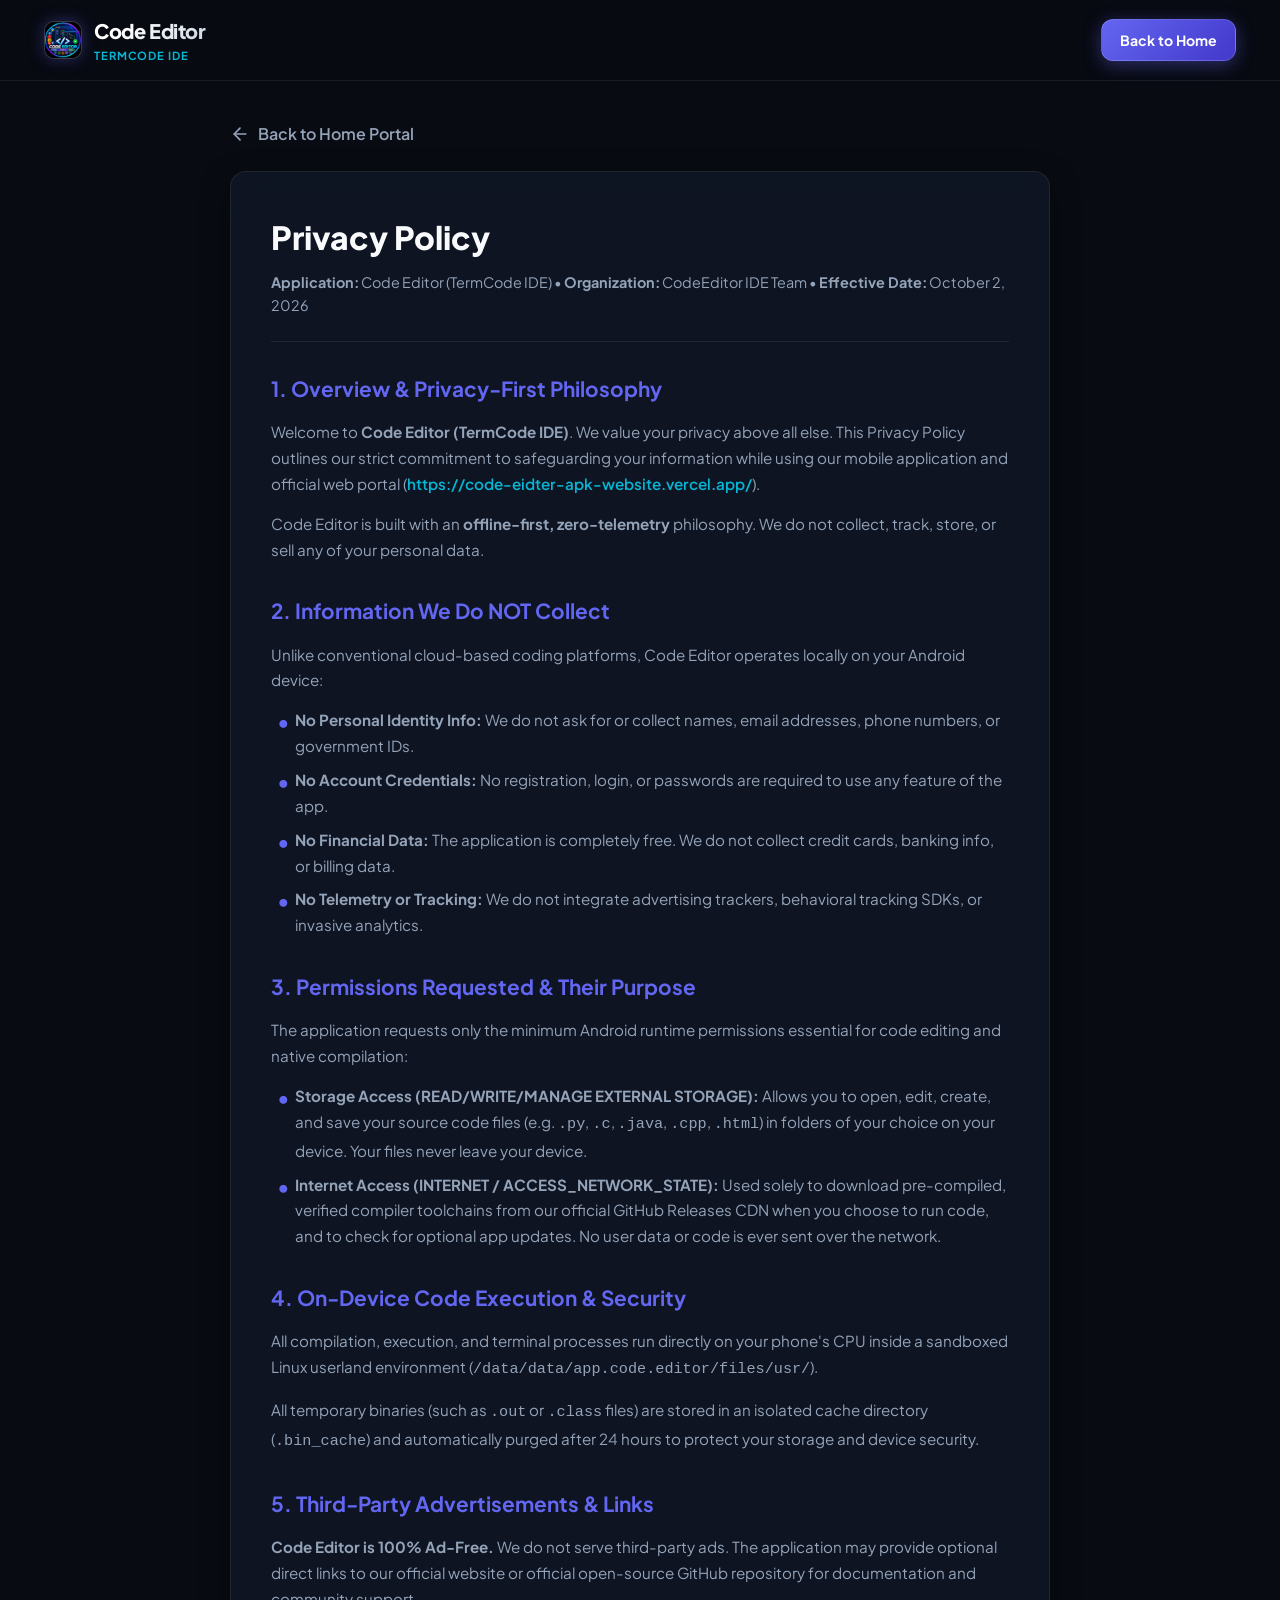
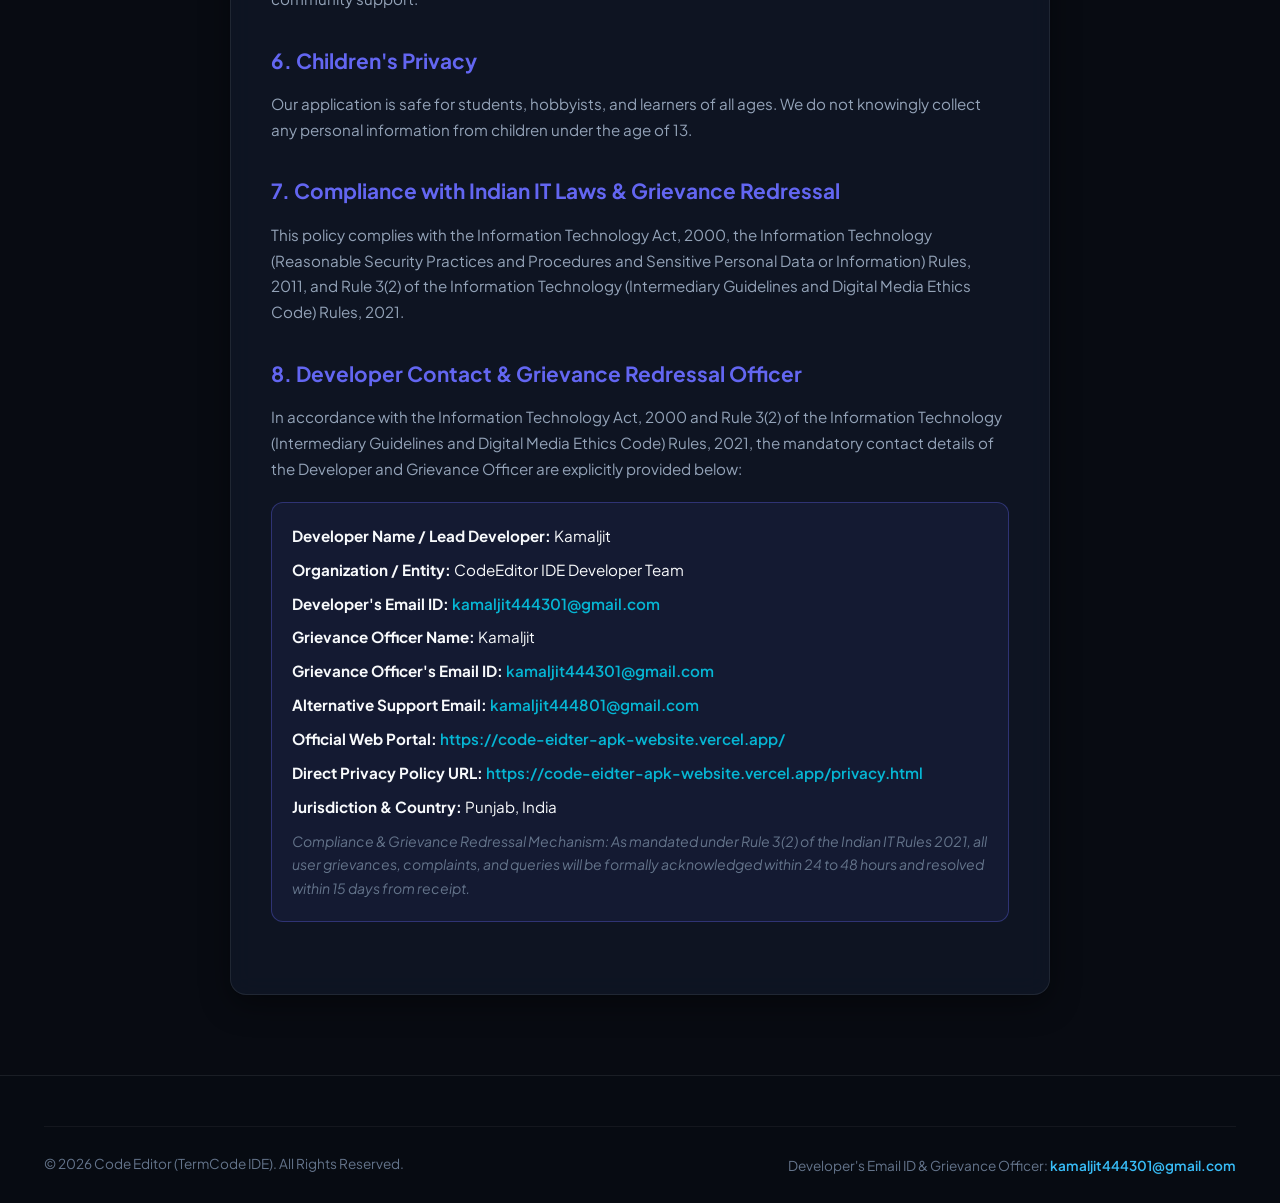
==== commit b6c151d2: "fix(compliance): add explicit Developer Email ID and Grievance Officer per Indus Appstore requiremen" ====
--- a/privacy.html
+++ b/privacy.html
@@ -221,17 +221,21 @@
       </div>
 
       <div class="policy-section">
-        <h2>8. Grievance Redressal Officer &amp; Developer Contact</h2>
-        <p>
-          In accordance with the Information Technology Act, 2000 and the Information Technology (Intermediary Guidelines and Digital Media Ethics Code) Rules, 2021, the contact details of the Grievance Redressal Officer and Lead Developer are provided below:
+        <h2>8. Developer Contact &amp; Grievance Redressal Officer</h2>
+        <p>
+          In accordance with the Information Technology Act, 2000 and Rule 3(2) of the Information Technology (Intermediary Guidelines and Digital Media Ethics Code) Rules, 2021, the mandatory contact details of the Developer and Grievance Officer are explicitly provided below:
         </p>
         <div class="contact-box">
-          <p style="margin-bottom: 8px;"><strong>Organization:</strong> CodeEditor IDE Developer Team</p>
-          <p style="margin-bottom: 8px;"><strong>Grievance Redressal Officer:</strong> Grievance Officer, CodeEditor IDE</p>
-          <p style="margin-bottom: 8px;"><strong>Developer &amp; Grievance Email ID:</strong> <a href="mailto:kamaljit444801@gmail.com" class="contact-link">kamaljit444801@gmail.com</a></p>
-          <p style="margin-bottom: 8px;"><strong>Official Portal:</strong> <a href="https://code-eidter-apk-website.vercel.app/" class="contact-link">https://code-eidter-apk-website.vercel.app/</a></p>
-          <p style="margin-bottom: 8px;"><strong>Jurisdiction:</strong> India</p>
-          <p style="font-size: 0.88rem; color: var(--text-dim); margin-top: 10px;"><em>Compliance Notice: All user inquiries and grievances will be formally acknowledged and resolved within 48 hours in accordance with Indian IT Rules, 2021.</em></p>
+          <p style="margin-bottom: 8px;"><strong>Developer Name / Lead Developer:</strong> Kamaljit</p>
+          <p style="margin-bottom: 8px;"><strong>Organization / Entity:</strong> CodeEditor IDE Developer Team</p>
+          <p style="margin-bottom: 8px;"><strong>Developer's Email ID:</strong> <a href="mailto:kamaljit444301@gmail.com" class="contact-link">kamaljit444301@gmail.com</a></p>
+          <p style="margin-bottom: 8px;"><strong>Grievance Officer Name:</strong> Kamaljit</p>
+          <p style="margin-bottom: 8px;"><strong>Grievance Officer's Email ID:</strong> <a href="mailto:kamaljit444301@gmail.com" class="contact-link">kamaljit444301@gmail.com</a></p>
+          <p style="margin-bottom: 8px;"><strong>Alternative Support Email:</strong> <a href="mailto:kamaljit444801@gmail.com" class="contact-link">kamaljit444801@gmail.com</a></p>
+          <p style="margin-bottom: 8px;"><strong>Official Web Portal:</strong> <a href="https://code-eidter-apk-website.vercel.app/" class="contact-link">https://code-eidter-apk-website.vercel.app/</a></p>
+          <p style="margin-bottom: 8px;"><strong>Direct Privacy Policy URL:</strong> <a href="https://code-eidter-apk-website.vercel.app/privacy.html" class="contact-link">https://code-eidter-apk-website.vercel.app/privacy.html</a></p>
+          <p style="margin-bottom: 8px;"><strong>Jurisdiction &amp; Country:</strong> Punjab, India</p>
+          <p style="font-size: 0.88rem; color: var(--text-dim); margin-top: 10px;"><em>Compliance &amp; Grievance Redressal Mechanism: As mandated under Rule 3(2) of the Indian IT Rules 2021, all user grievances, complaints, and queries will be formally acknowledged within 24 to 48 hours and resolved within 15 days from receipt.</em></p>
         </div>
       </div>
     </div>
@@ -242,7 +246,7 @@
     <div class="container">
       <div class="footer-bottom">
         <div>&copy; 2026 Code Editor (TermCode IDE). All Rights Reserved.</div>
-        <div style="font-size: 0.85rem; color: var(--text-dim); margin-top: 4px;">Grievance Officer: <a href="mailto:kamaljit444801@gmail.com" class="footer-support-link">kamaljit444801@gmail.com</a></div>
+        <div style="font-size: 0.85rem; color: var(--text-dim); margin-top: 4px;">Developer's Email ID &amp; Grievance Officer: <a href="mailto:kamaljit444301@gmail.com" class="footer-support-link">kamaljit444301@gmail.com</a></div>
       </div>
     </div>
   </footer>
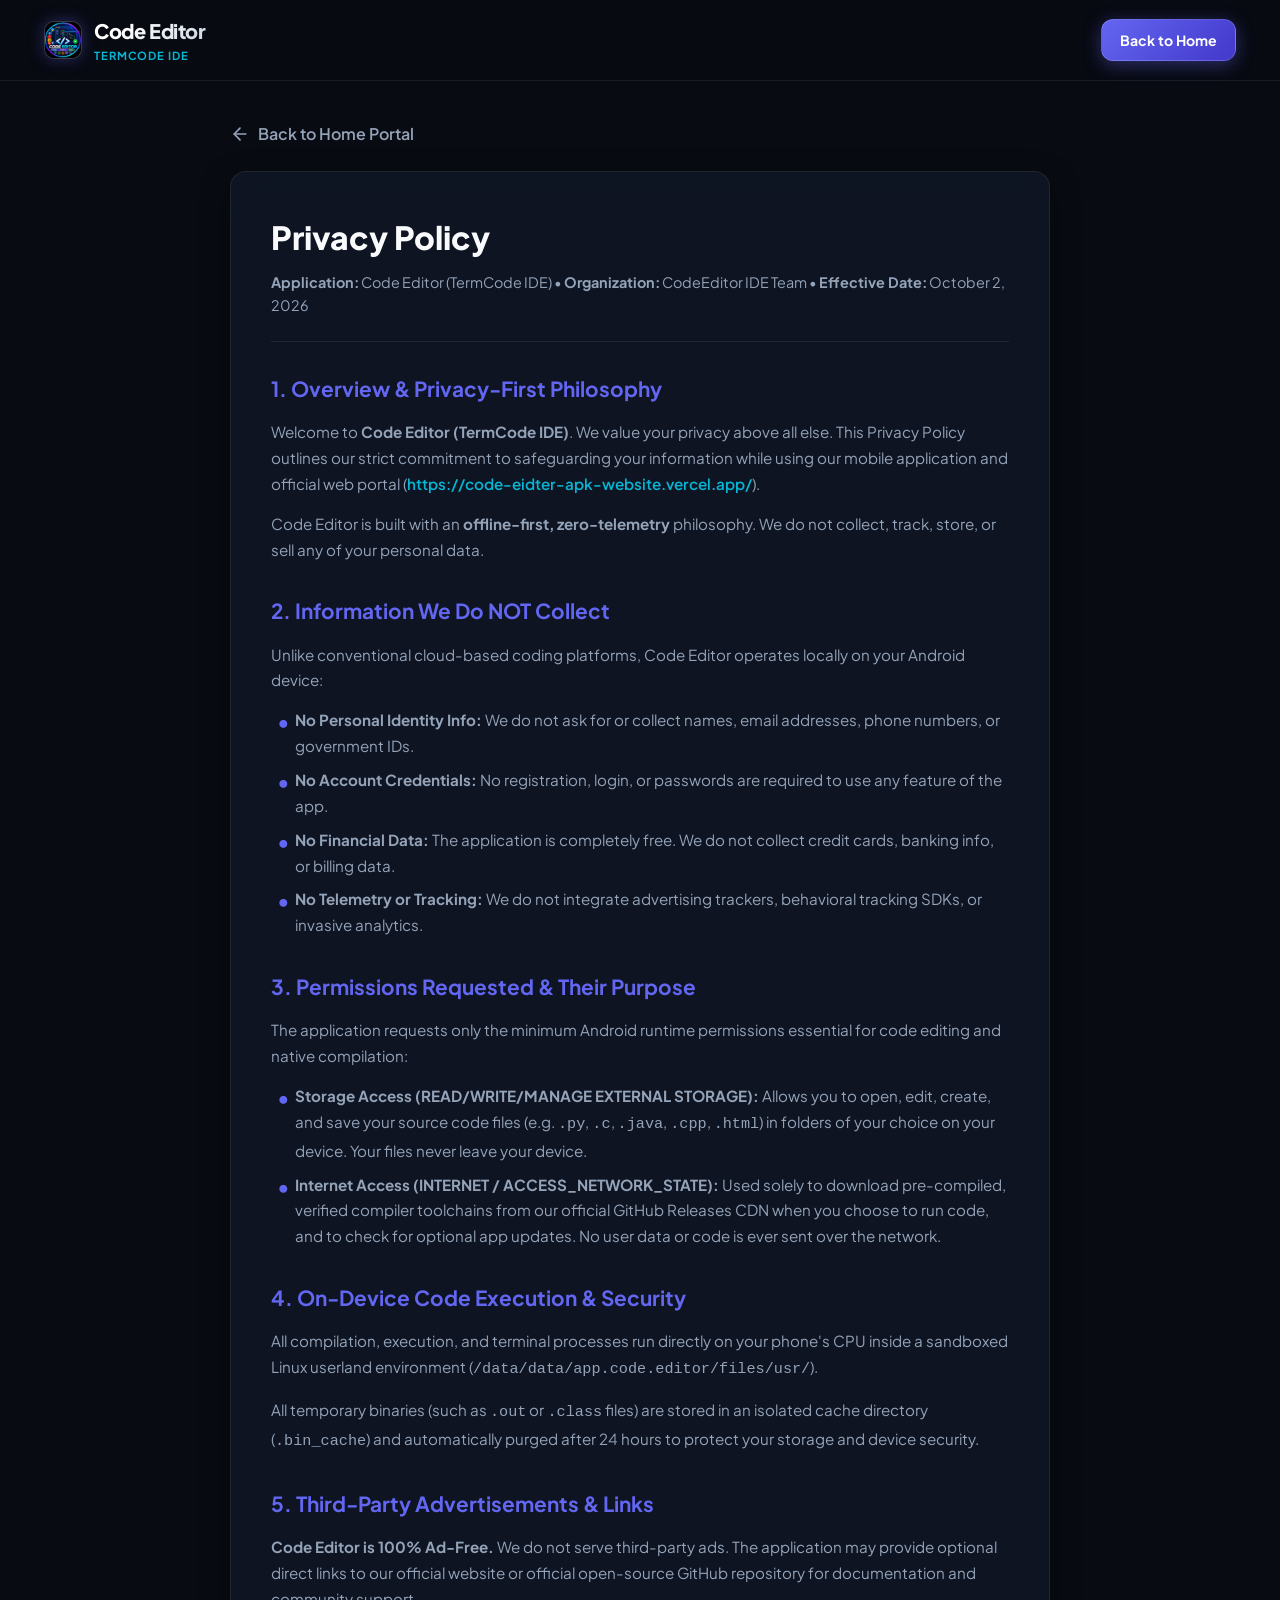
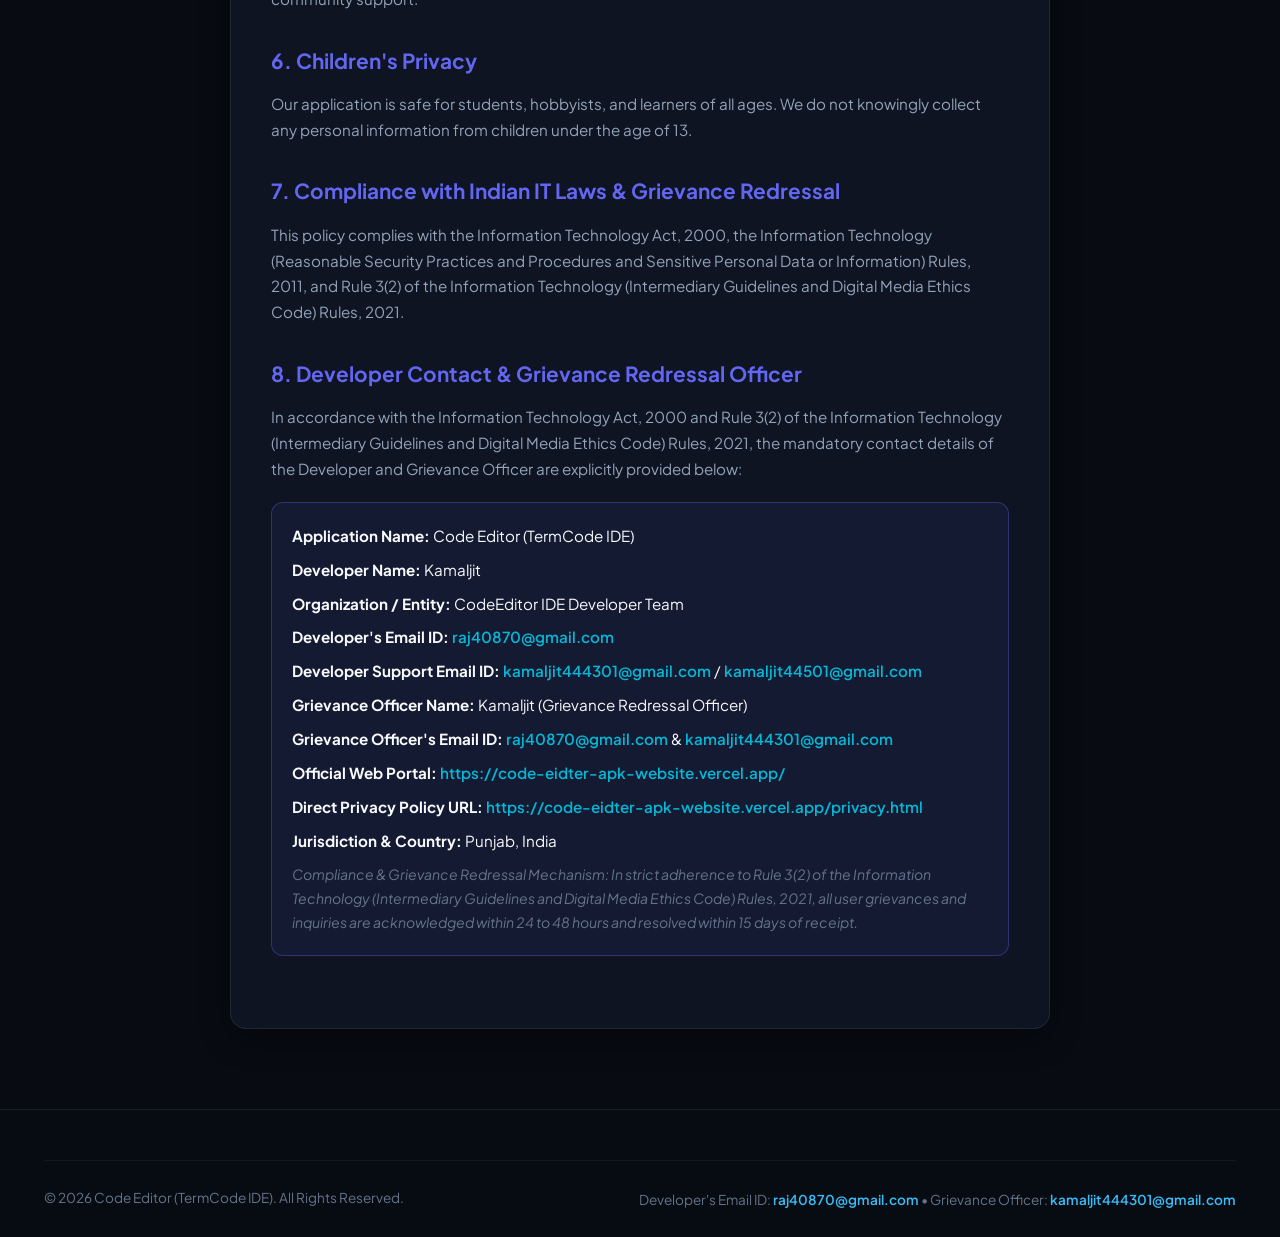
==== commit c586aeba: "fix(compliance): add registered developer account email raj40870@gmail.com and support emails to pri" ====
--- a/privacy.html
+++ b/privacy.html
@@ -226,16 +226,17 @@
           In accordance with the Information Technology Act, 2000 and Rule 3(2) of the Information Technology (Intermediary Guidelines and Digital Media Ethics Code) Rules, 2021, the mandatory contact details of the Developer and Grievance Officer are explicitly provided below:
         </p>
         <div class="contact-box">
-          <p style="margin-bottom: 8px;"><strong>Developer Name / Lead Developer:</strong> Kamaljit</p>
+          <p style="margin-bottom: 8px;"><strong>Application Name:</strong> Code Editor (TermCode IDE)</p>
+          <p style="margin-bottom: 8px;"><strong>Developer Name:</strong> Kamaljit</p>
           <p style="margin-bottom: 8px;"><strong>Organization / Entity:</strong> CodeEditor IDE Developer Team</p>
-          <p style="margin-bottom: 8px;"><strong>Developer's Email ID:</strong> <a href="mailto:kamaljit444301@gmail.com" class="contact-link">kamaljit444301@gmail.com</a></p>
-          <p style="margin-bottom: 8px;"><strong>Grievance Officer Name:</strong> Kamaljit</p>
-          <p style="margin-bottom: 8px;"><strong>Grievance Officer's Email ID:</strong> <a href="mailto:kamaljit444301@gmail.com" class="contact-link">kamaljit444301@gmail.com</a></p>
-          <p style="margin-bottom: 8px;"><strong>Alternative Support Email:</strong> <a href="mailto:kamaljit444801@gmail.com" class="contact-link">kamaljit444801@gmail.com</a></p>
+          <p style="margin-bottom: 8px;"><strong>Developer's Email ID:</strong> <a href="mailto:raj40870@gmail.com" class="contact-link">raj40870@gmail.com</a></p>
+          <p style="margin-bottom: 8px;"><strong>Developer Support Email ID:</strong> <a href="mailto:kamaljit444301@gmail.com" class="contact-link">kamaljit444301@gmail.com</a> / <a href="mailto:kamaljit44501@gmail.com" class="contact-link">kamaljit44501@gmail.com</a></p>
+          <p style="margin-bottom: 8px;"><strong>Grievance Officer Name:</strong> Kamaljit (Grievance Redressal Officer)</p>
+          <p style="margin-bottom: 8px;"><strong>Grievance Officer's Email ID:</strong> <a href="mailto:raj40870@gmail.com" class="contact-link">raj40870@gmail.com</a> &amp; <a href="mailto:kamaljit444301@gmail.com" class="contact-link">kamaljit444301@gmail.com</a></p>
           <p style="margin-bottom: 8px;"><strong>Official Web Portal:</strong> <a href="https://code-eidter-apk-website.vercel.app/" class="contact-link">https://code-eidter-apk-website.vercel.app/</a></p>
           <p style="margin-bottom: 8px;"><strong>Direct Privacy Policy URL:</strong> <a href="https://code-eidter-apk-website.vercel.app/privacy.html" class="contact-link">https://code-eidter-apk-website.vercel.app/privacy.html</a></p>
           <p style="margin-bottom: 8px;"><strong>Jurisdiction &amp; Country:</strong> Punjab, India</p>
-          <p style="font-size: 0.88rem; color: var(--text-dim); margin-top: 10px;"><em>Compliance &amp; Grievance Redressal Mechanism: As mandated under Rule 3(2) of the Indian IT Rules 2021, all user grievances, complaints, and queries will be formally acknowledged within 24 to 48 hours and resolved within 15 days from receipt.</em></p>
+          <p style="font-size: 0.88rem; color: var(--text-dim); margin-top: 10px;"><em>Compliance &amp; Grievance Redressal Mechanism: In strict adherence to Rule 3(2) of the Information Technology (Intermediary Guidelines and Digital Media Ethics Code) Rules, 2021, all user grievances and inquiries are acknowledged within 24 to 48 hours and resolved within 15 days of receipt.</em></p>
         </div>
       </div>
     </div>
@@ -246,7 +247,7 @@
     <div class="container">
       <div class="footer-bottom">
         <div>&copy; 2026 Code Editor (TermCode IDE). All Rights Reserved.</div>
-        <div style="font-size: 0.85rem; color: var(--text-dim); margin-top: 4px;">Developer's Email ID &amp; Grievance Officer: <a href="mailto:kamaljit444301@gmail.com" class="footer-support-link">kamaljit444301@gmail.com</a></div>
+        <div style="font-size: 0.85rem; color: var(--text-dim); margin-top: 4px;">Developer's Email ID: <a href="mailto:raj40870@gmail.com" class="footer-support-link">raj40870@gmail.com</a> &bull; Grievance Officer: <a href="mailto:kamaljit444301@gmail.com" class="footer-support-link">kamaljit444301@gmail.com</a></div>
       </div>
     </div>
   </footer>
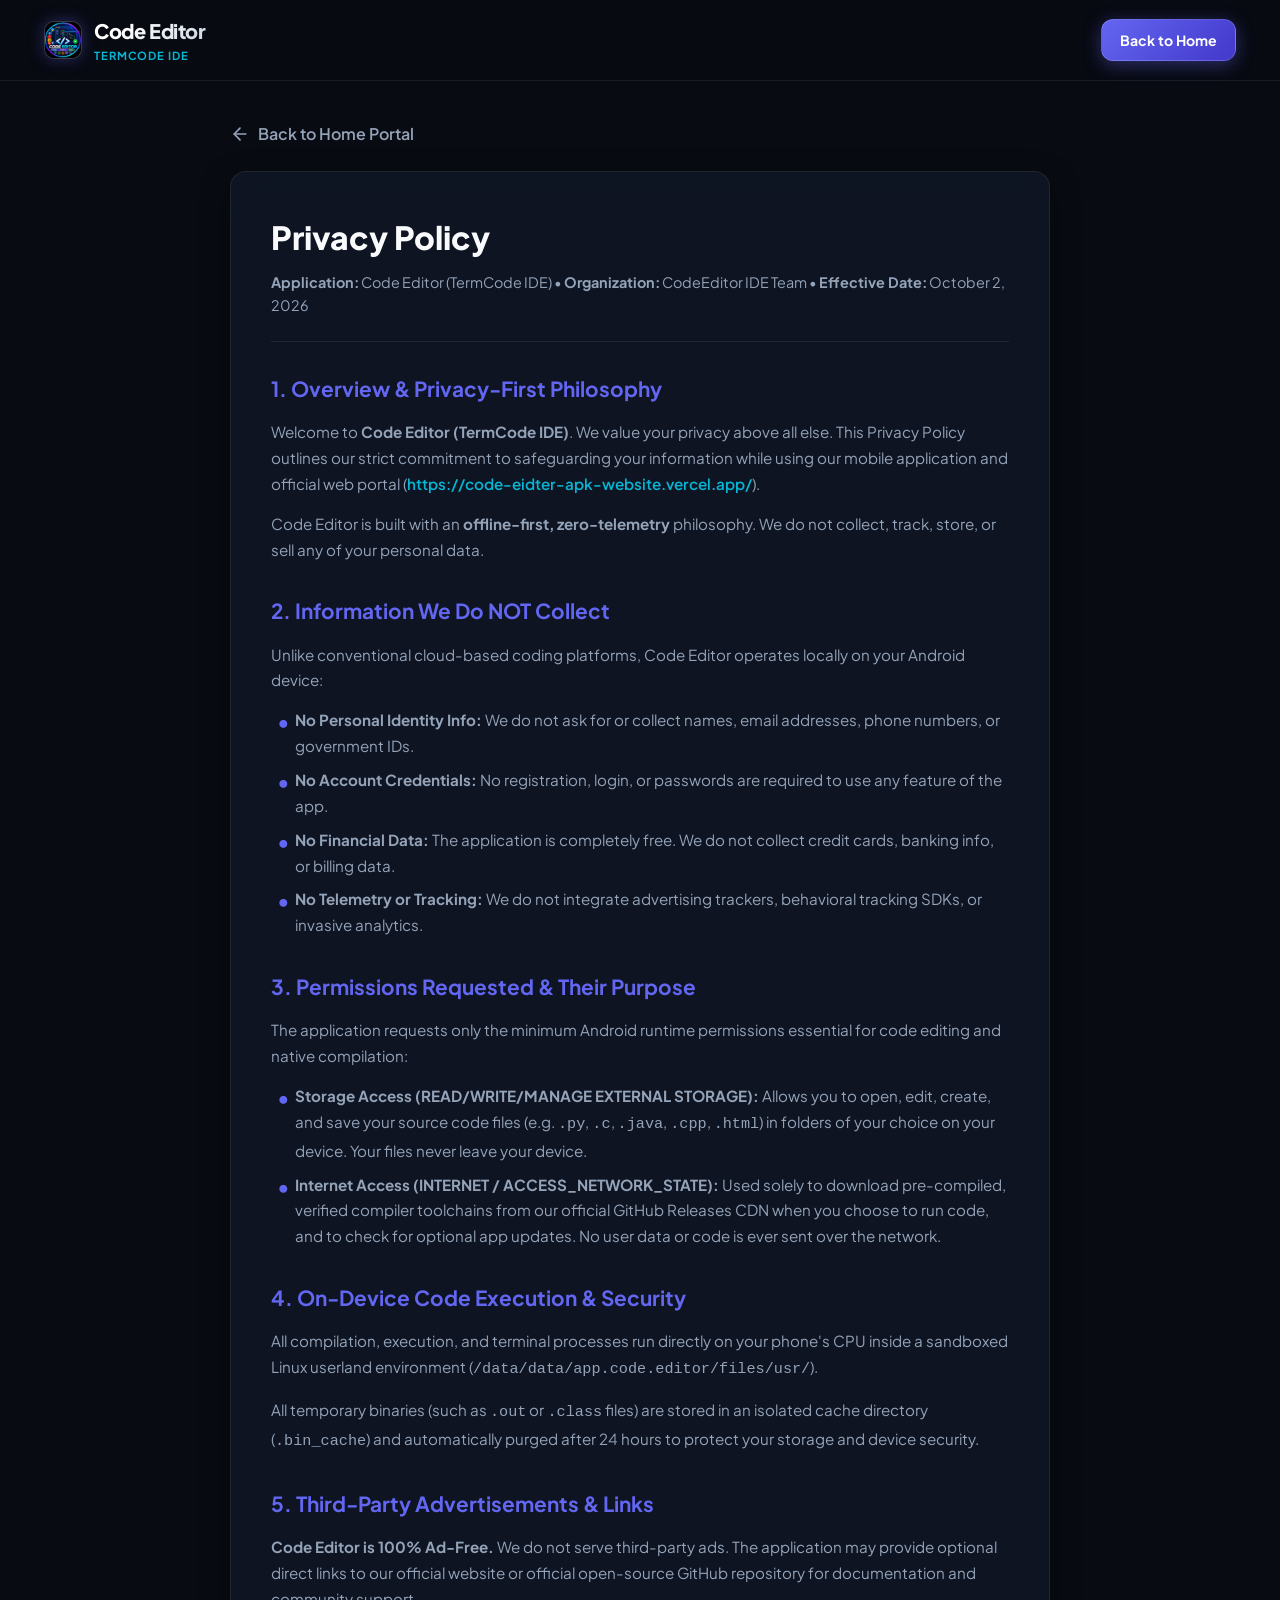
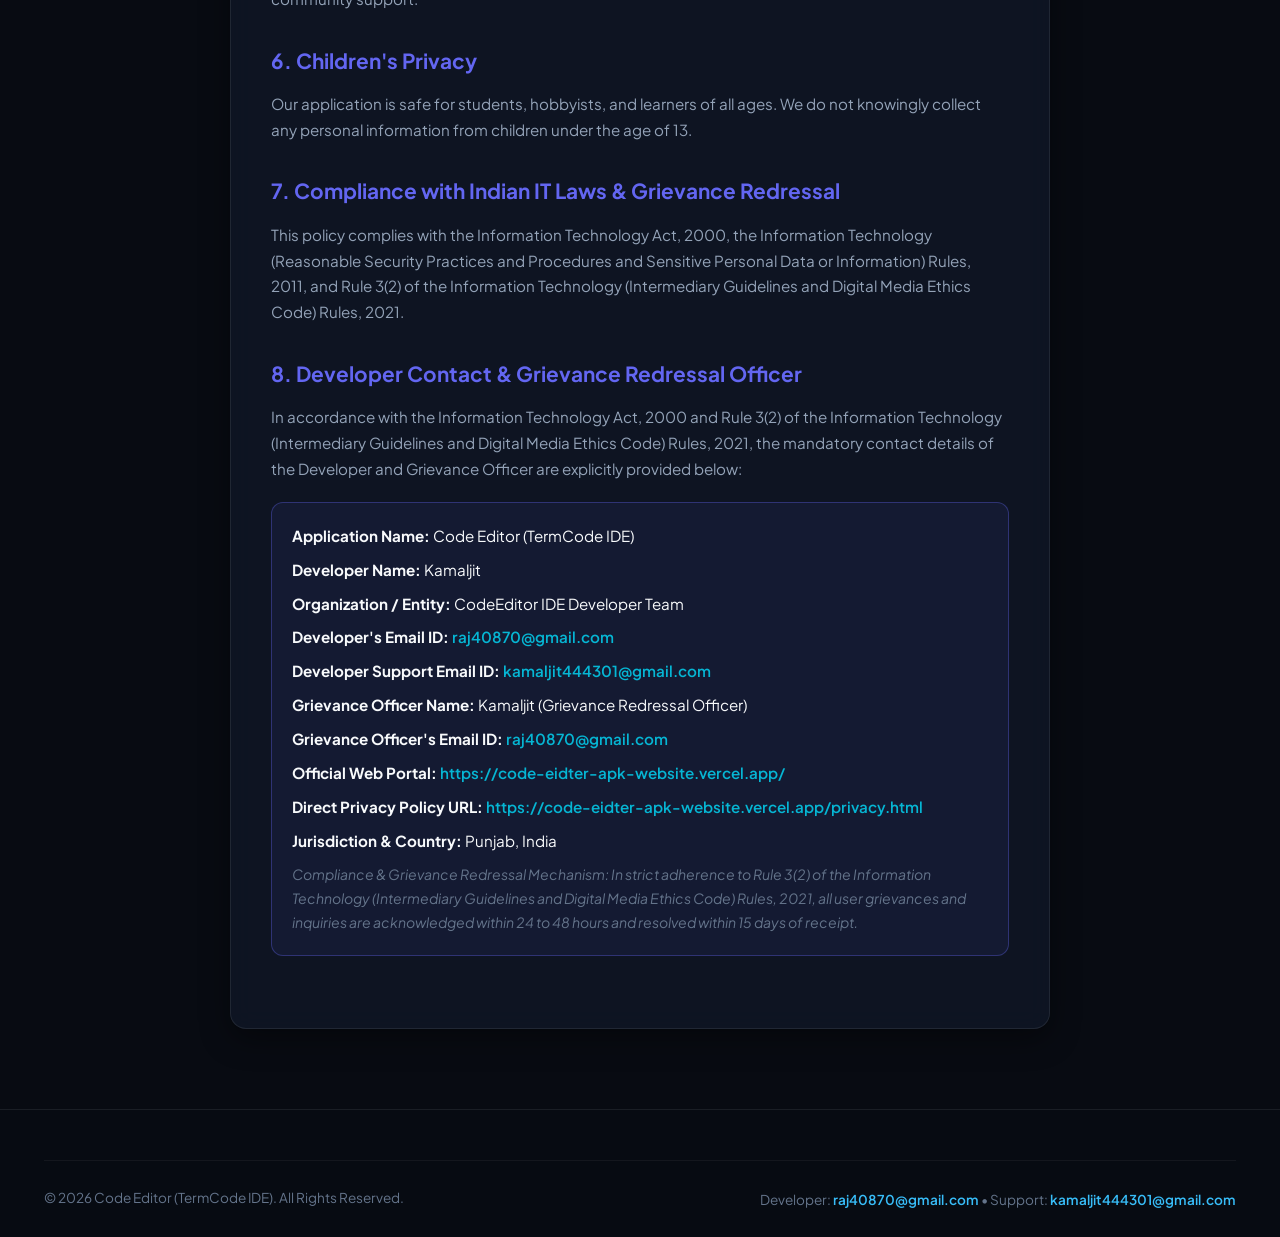
==== commit a38c125c: "fix(compliance): remove duplicate support email, keep single official kamaljit444301@gmail.com" ====
--- a/privacy.html
+++ b/privacy.html
@@ -230,9 +230,9 @@
           <p style="margin-bottom: 8px;"><strong>Developer Name:</strong> Kamaljit</p>
           <p style="margin-bottom: 8px;"><strong>Organization / Entity:</strong> CodeEditor IDE Developer Team</p>
           <p style="margin-bottom: 8px;"><strong>Developer's Email ID:</strong> <a href="mailto:raj40870@gmail.com" class="contact-link">raj40870@gmail.com</a></p>
-          <p style="margin-bottom: 8px;"><strong>Developer Support Email ID:</strong> <a href="mailto:kamaljit444301@gmail.com" class="contact-link">kamaljit444301@gmail.com</a> / <a href="mailto:kamaljit44501@gmail.com" class="contact-link">kamaljit44501@gmail.com</a></p>
+          <p style="margin-bottom: 8px;"><strong>Developer Support Email ID:</strong> <a href="mailto:kamaljit444301@gmail.com" class="contact-link">kamaljit444301@gmail.com</a></p>
           <p style="margin-bottom: 8px;"><strong>Grievance Officer Name:</strong> Kamaljit (Grievance Redressal Officer)</p>
-          <p style="margin-bottom: 8px;"><strong>Grievance Officer's Email ID:</strong> <a href="mailto:raj40870@gmail.com" class="contact-link">raj40870@gmail.com</a> &amp; <a href="mailto:kamaljit444301@gmail.com" class="contact-link">kamaljit444301@gmail.com</a></p>
+          <p style="margin-bottom: 8px;"><strong>Grievance Officer's Email ID:</strong> <a href="mailto:raj40870@gmail.com" class="contact-link">raj40870@gmail.com</a></p>
           <p style="margin-bottom: 8px;"><strong>Official Web Portal:</strong> <a href="https://code-eidter-apk-website.vercel.app/" class="contact-link">https://code-eidter-apk-website.vercel.app/</a></p>
           <p style="margin-bottom: 8px;"><strong>Direct Privacy Policy URL:</strong> <a href="https://code-eidter-apk-website.vercel.app/privacy.html" class="contact-link">https://code-eidter-apk-website.vercel.app/privacy.html</a></p>
           <p style="margin-bottom: 8px;"><strong>Jurisdiction &amp; Country:</strong> Punjab, India</p>
@@ -247,7 +247,7 @@
     <div class="container">
       <div class="footer-bottom">
         <div>&copy; 2026 Code Editor (TermCode IDE). All Rights Reserved.</div>
-        <div style="font-size: 0.85rem; color: var(--text-dim); margin-top: 4px;">Developer's Email ID: <a href="mailto:raj40870@gmail.com" class="footer-support-link">raj40870@gmail.com</a> &bull; Grievance Officer: <a href="mailto:kamaljit444301@gmail.com" class="footer-support-link">kamaljit444301@gmail.com</a></div>
+        <div style="font-size: 0.85rem; color: var(--text-dim); margin-top: 4px;">Developer: <a href="mailto:raj40870@gmail.com" class="footer-support-link">raj40870@gmail.com</a> &bull; Support: <a href="mailto:kamaljit444301@gmail.com" class="footer-support-link">kamaljit444301@gmail.com</a></div>
       </div>
     </div>
   </footer>
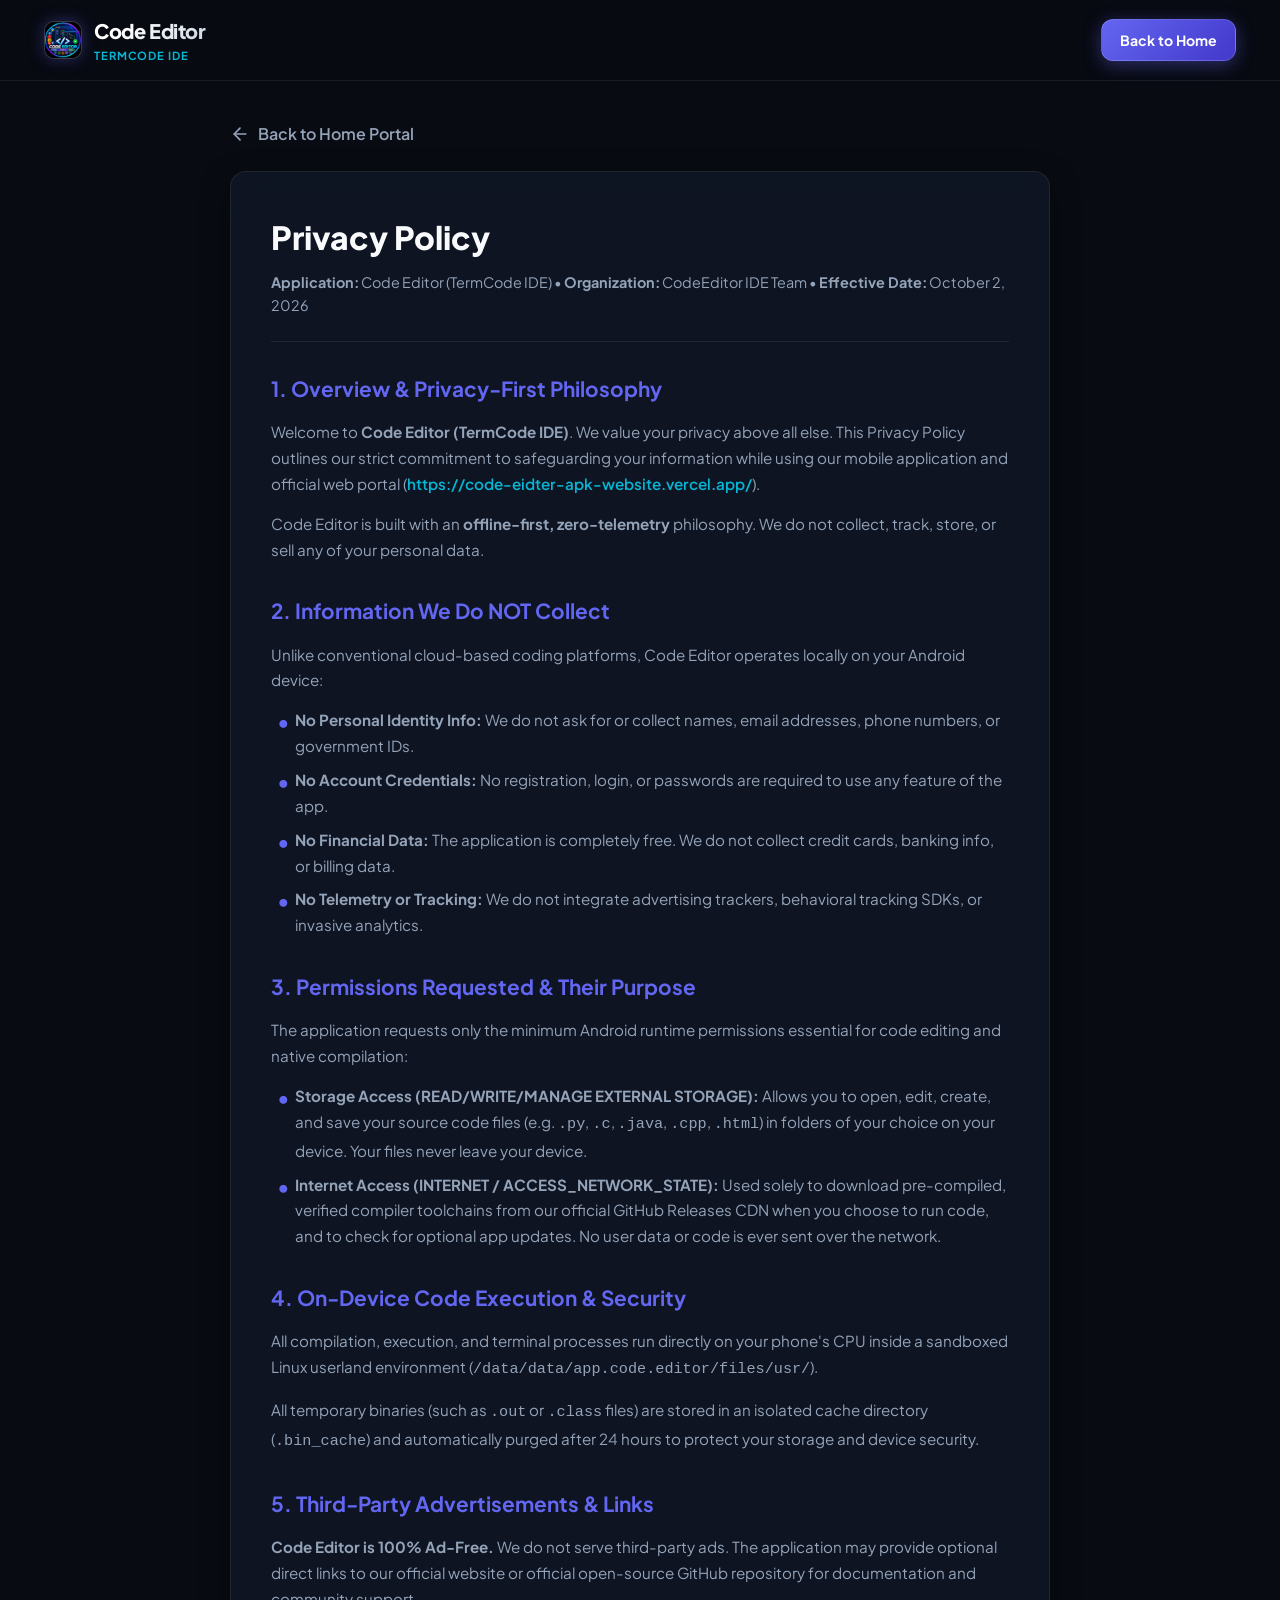
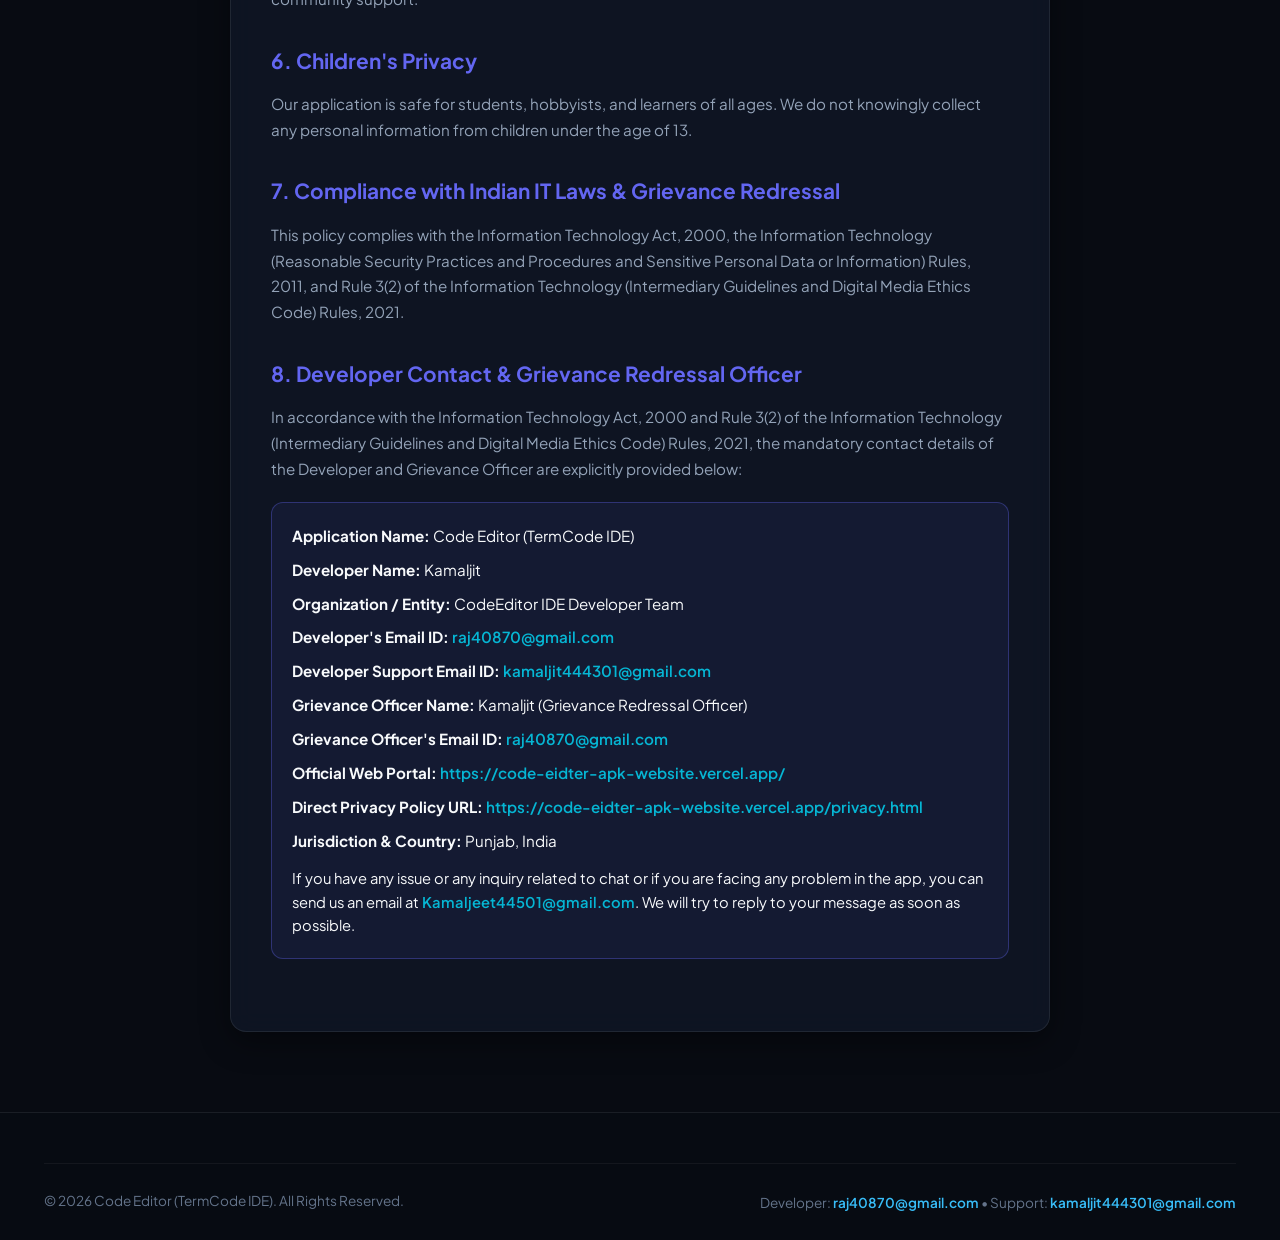
==== commit 4b0ef910: "fix(policy): replace formal compliance text with user-friendly support inquiry message" ====
--- a/privacy.html
+++ b/privacy.html
@@ -236,7 +236,7 @@
           <p style="margin-bottom: 8px;"><strong>Official Web Portal:</strong> <a href="https://code-eidter-apk-website.vercel.app/" class="contact-link">https://code-eidter-apk-website.vercel.app/</a></p>
           <p style="margin-bottom: 8px;"><strong>Direct Privacy Policy URL:</strong> <a href="https://code-eidter-apk-website.vercel.app/privacy.html" class="contact-link">https://code-eidter-apk-website.vercel.app/privacy.html</a></p>
           <p style="margin-bottom: 8px;"><strong>Jurisdiction &amp; Country:</strong> Punjab, India</p>
-          <p style="font-size: 0.88rem; color: var(--text-dim); margin-top: 10px;"><em>Compliance &amp; Grievance Redressal Mechanism: In strict adherence to Rule 3(2) of the Information Technology (Intermediary Guidelines and Digital Media Ethics Code) Rules, 2021, all user grievances and inquiries are acknowledged within 24 to 48 hours and resolved within 15 days of receipt.</em></p>
+          <p style="font-size: 0.92rem; color: var(--text-main); margin-top: 14px; line-height: 1.6;">If you have any issue or any inquiry related to chat or if you are facing any problem in the app, you can send us an email at <a href="mailto:Kamaljeet44501@gmail.com" class="contact-link">Kamaljeet44501@gmail.com</a>. We will try to reply to your message as soon as possible.</p>
         </div>
       </div>
     </div>
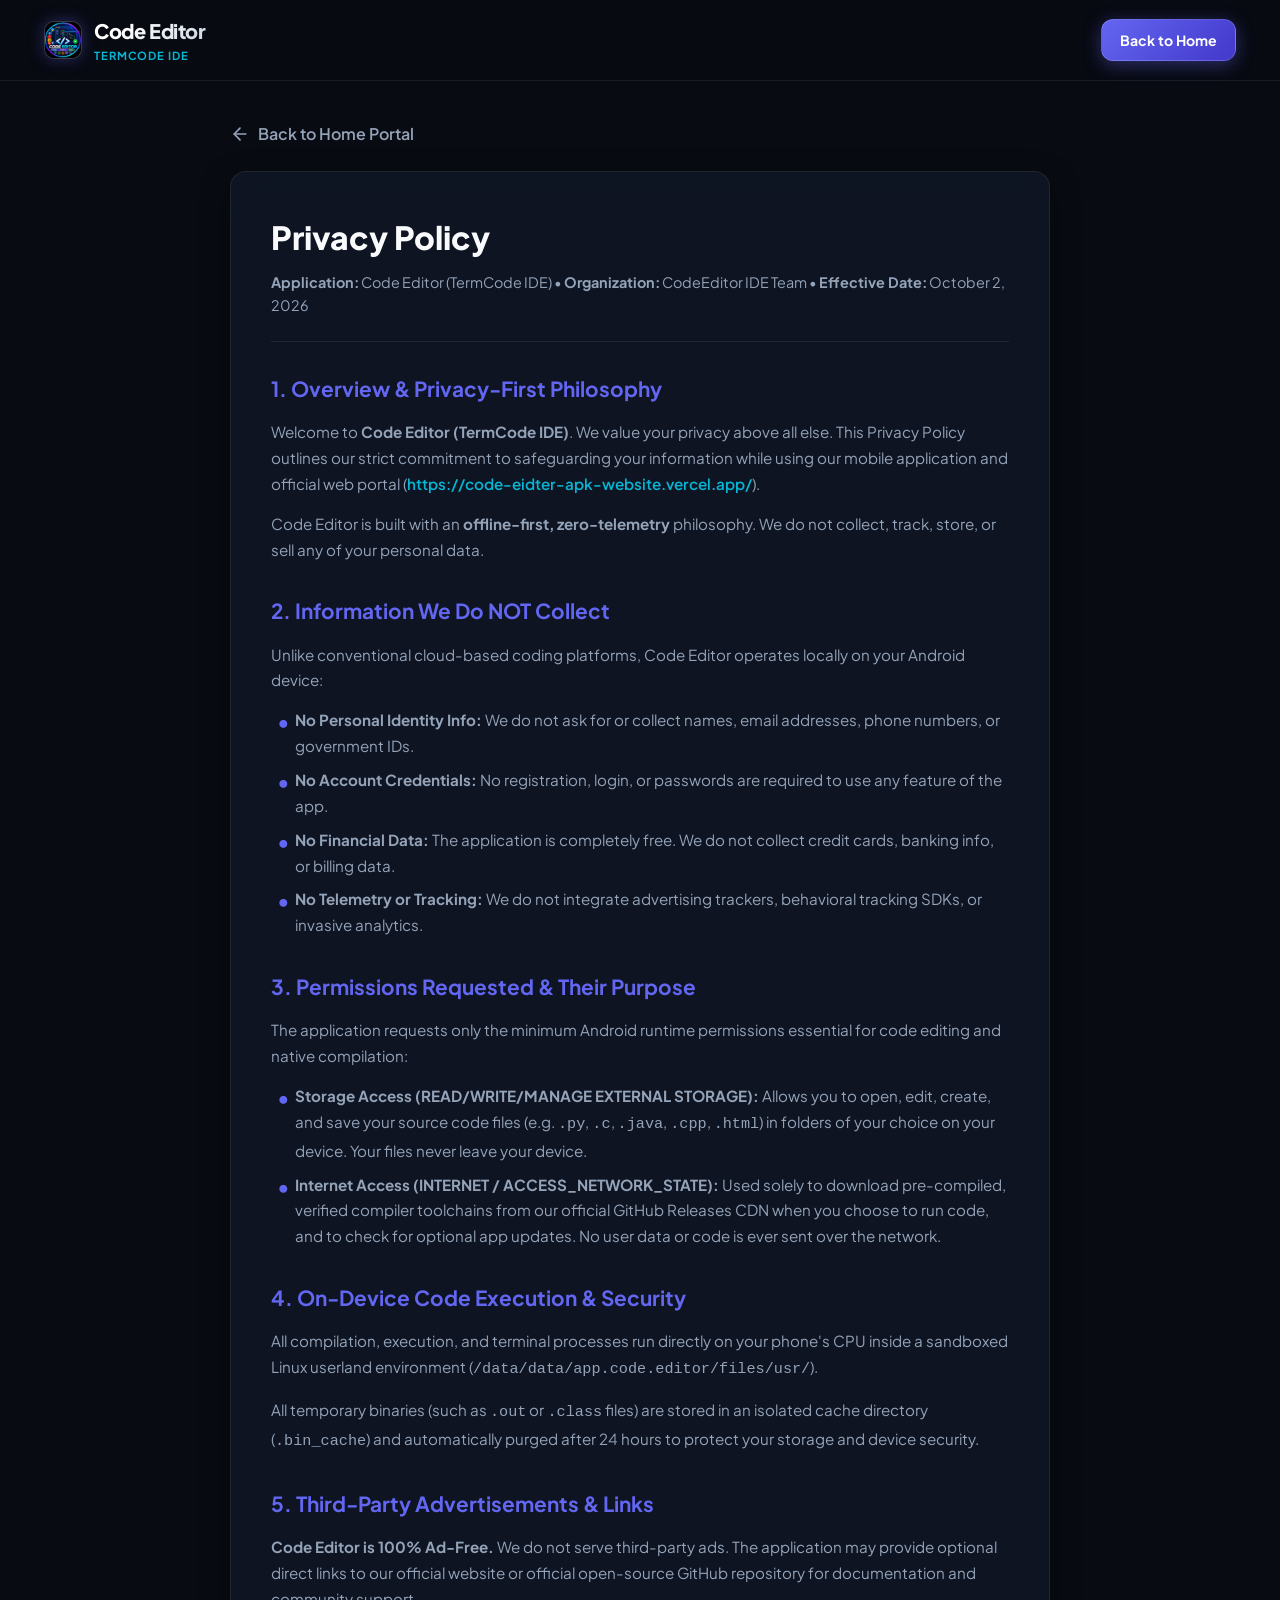
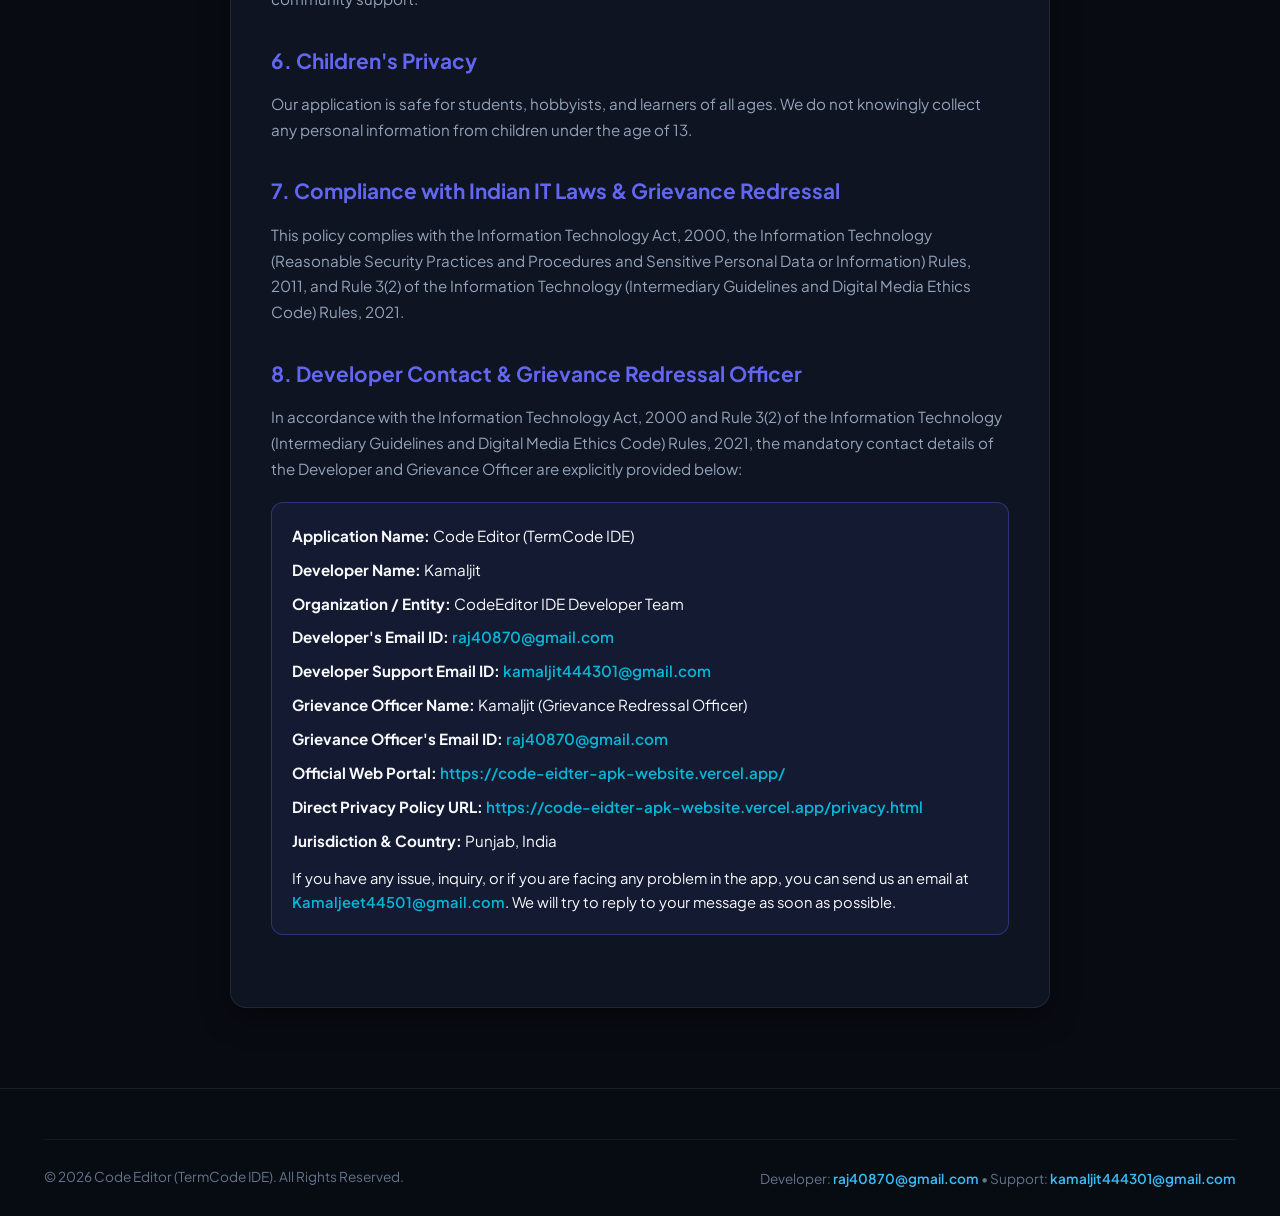
==== commit 63a7ed4c: "fix(policy): remove 'related to chat' wording, focus purely on app support" ====
--- a/privacy.html
+++ b/privacy.html
@@ -236,7 +236,7 @@
           <p style="margin-bottom: 8px;"><strong>Official Web Portal:</strong> <a href="https://code-eidter-apk-website.vercel.app/" class="contact-link">https://code-eidter-apk-website.vercel.app/</a></p>
           <p style="margin-bottom: 8px;"><strong>Direct Privacy Policy URL:</strong> <a href="https://code-eidter-apk-website.vercel.app/privacy.html" class="contact-link">https://code-eidter-apk-website.vercel.app/privacy.html</a></p>
           <p style="margin-bottom: 8px;"><strong>Jurisdiction &amp; Country:</strong> Punjab, India</p>
-          <p style="font-size: 0.92rem; color: var(--text-main); margin-top: 14px; line-height: 1.6;">If you have any issue or any inquiry related to chat or if you are facing any problem in the app, you can send us an email at <a href="mailto:Kamaljeet44501@gmail.com" class="contact-link">Kamaljeet44501@gmail.com</a>. We will try to reply to your message as soon as possible.</p>
+          <p style="font-size: 0.92rem; color: var(--text-main); margin-top: 14px; line-height: 1.6;">If you have any issue, inquiry, or if you are facing any problem in the app, you can send us an email at <a href="mailto:Kamaljeet44501@gmail.com" class="contact-link">Kamaljeet44501@gmail.com</a>. We will try to reply to your message as soon as possible.</p>
         </div>
       </div>
     </div>
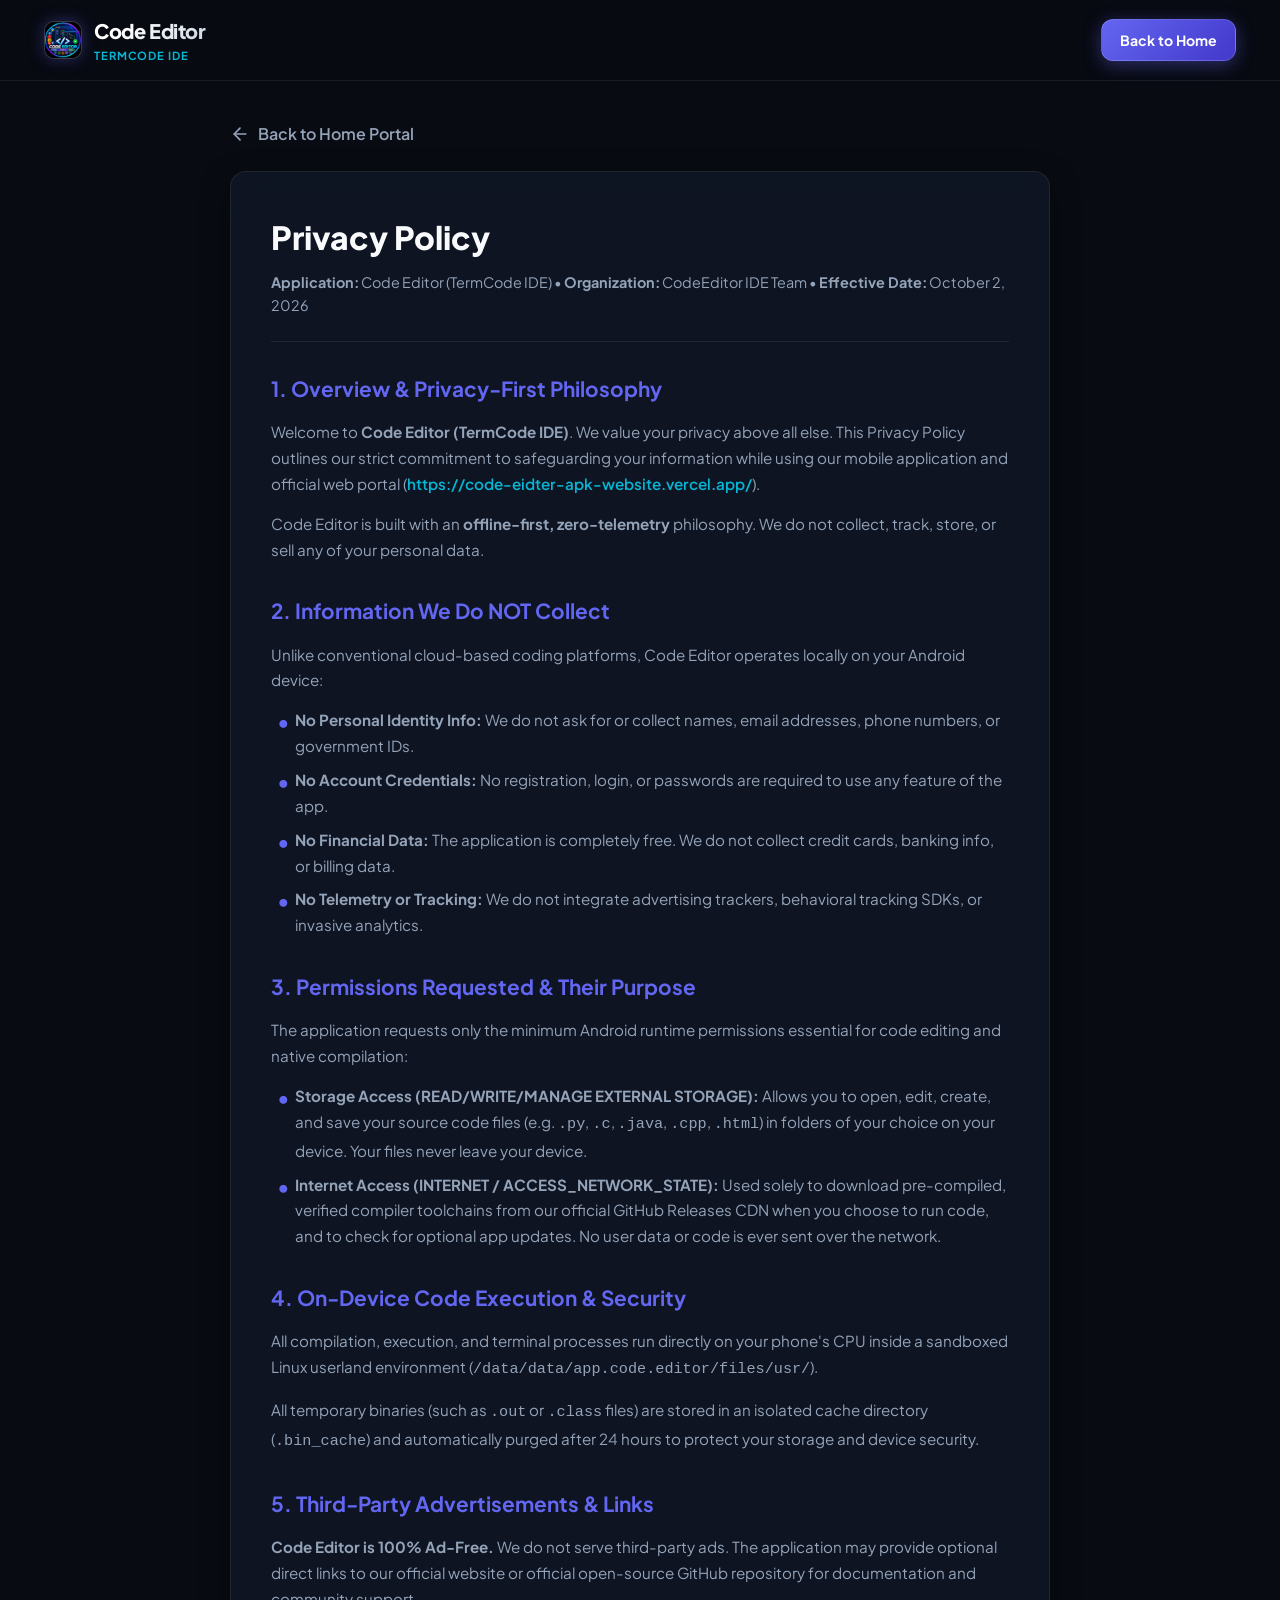
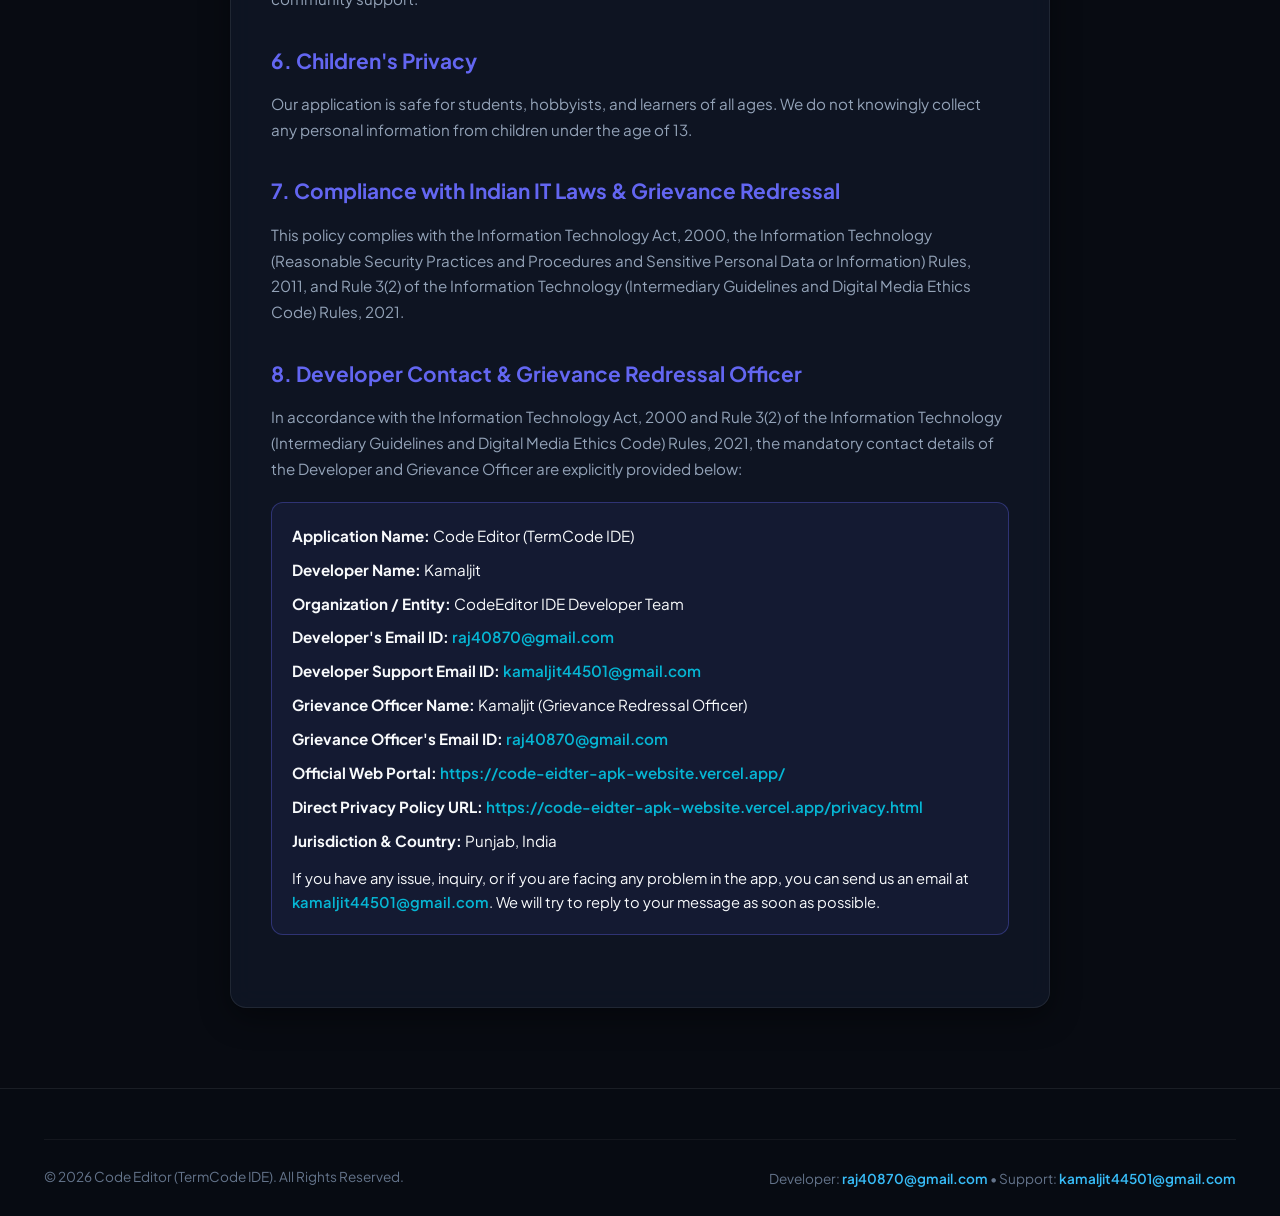
==== commit d29554fe: "fix(spelling): update support email spelling to kamaljit44501@gmail.com" ====
--- a/privacy.html
+++ b/privacy.html
@@ -230,13 +230,13 @@
           <p style="margin-bottom: 8px;"><strong>Developer Name:</strong> Kamaljit</p>
           <p style="margin-bottom: 8px;"><strong>Organization / Entity:</strong> CodeEditor IDE Developer Team</p>
           <p style="margin-bottom: 8px;"><strong>Developer's Email ID:</strong> <a href="mailto:raj40870@gmail.com" class="contact-link">raj40870@gmail.com</a></p>
-          <p style="margin-bottom: 8px;"><strong>Developer Support Email ID:</strong> <a href="mailto:kamaljit444301@gmail.com" class="contact-link">kamaljit444301@gmail.com</a></p>
+          <p style="margin-bottom: 8px;"><strong>Developer Support Email ID:</strong> <a href="mailto:kamaljit44501@gmail.com" class="contact-link">kamaljit44501@gmail.com</a></p>
           <p style="margin-bottom: 8px;"><strong>Grievance Officer Name:</strong> Kamaljit (Grievance Redressal Officer)</p>
           <p style="margin-bottom: 8px;"><strong>Grievance Officer's Email ID:</strong> <a href="mailto:raj40870@gmail.com" class="contact-link">raj40870@gmail.com</a></p>
           <p style="margin-bottom: 8px;"><strong>Official Web Portal:</strong> <a href="https://code-eidter-apk-website.vercel.app/" class="contact-link">https://code-eidter-apk-website.vercel.app/</a></p>
           <p style="margin-bottom: 8px;"><strong>Direct Privacy Policy URL:</strong> <a href="https://code-eidter-apk-website.vercel.app/privacy.html" class="contact-link">https://code-eidter-apk-website.vercel.app/privacy.html</a></p>
           <p style="margin-bottom: 8px;"><strong>Jurisdiction &amp; Country:</strong> Punjab, India</p>
-          <p style="font-size: 0.92rem; color: var(--text-main); margin-top: 14px; line-height: 1.6;">If you have any issue, inquiry, or if you are facing any problem in the app, you can send us an email at <a href="mailto:Kamaljeet44501@gmail.com" class="contact-link">Kamaljeet44501@gmail.com</a>. We will try to reply to your message as soon as possible.</p>
+          <p style="font-size: 0.92rem; color: var(--text-main); margin-top: 14px; line-height: 1.6;">If you have any issue, inquiry, or if you are facing any problem in the app, you can send us an email at <a href="mailto:kamaljit44501@gmail.com" class="contact-link">kamaljit44501@gmail.com</a>. We will try to reply to your message as soon as possible.</p>
         </div>
       </div>
     </div>
@@ -247,7 +247,7 @@
     <div class="container">
       <div class="footer-bottom">
         <div>&copy; 2026 Code Editor (TermCode IDE). All Rights Reserved.</div>
-        <div style="font-size: 0.85rem; color: var(--text-dim); margin-top: 4px;">Developer: <a href="mailto:raj40870@gmail.com" class="footer-support-link">raj40870@gmail.com</a> &bull; Support: <a href="mailto:kamaljit444301@gmail.com" class="footer-support-link">kamaljit444301@gmail.com</a></div>
+        <div style="font-size: 0.85rem; color: var(--text-dim); margin-top: 4px;">Developer: <a href="mailto:raj40870@gmail.com" class="footer-support-link">raj40870@gmail.com</a> &bull; Support: <a href="mailto:kamaljit44501@gmail.com" class="footer-support-link">kamaljit44501@gmail.com</a></div>
       </div>
     </div>
   </footer>
